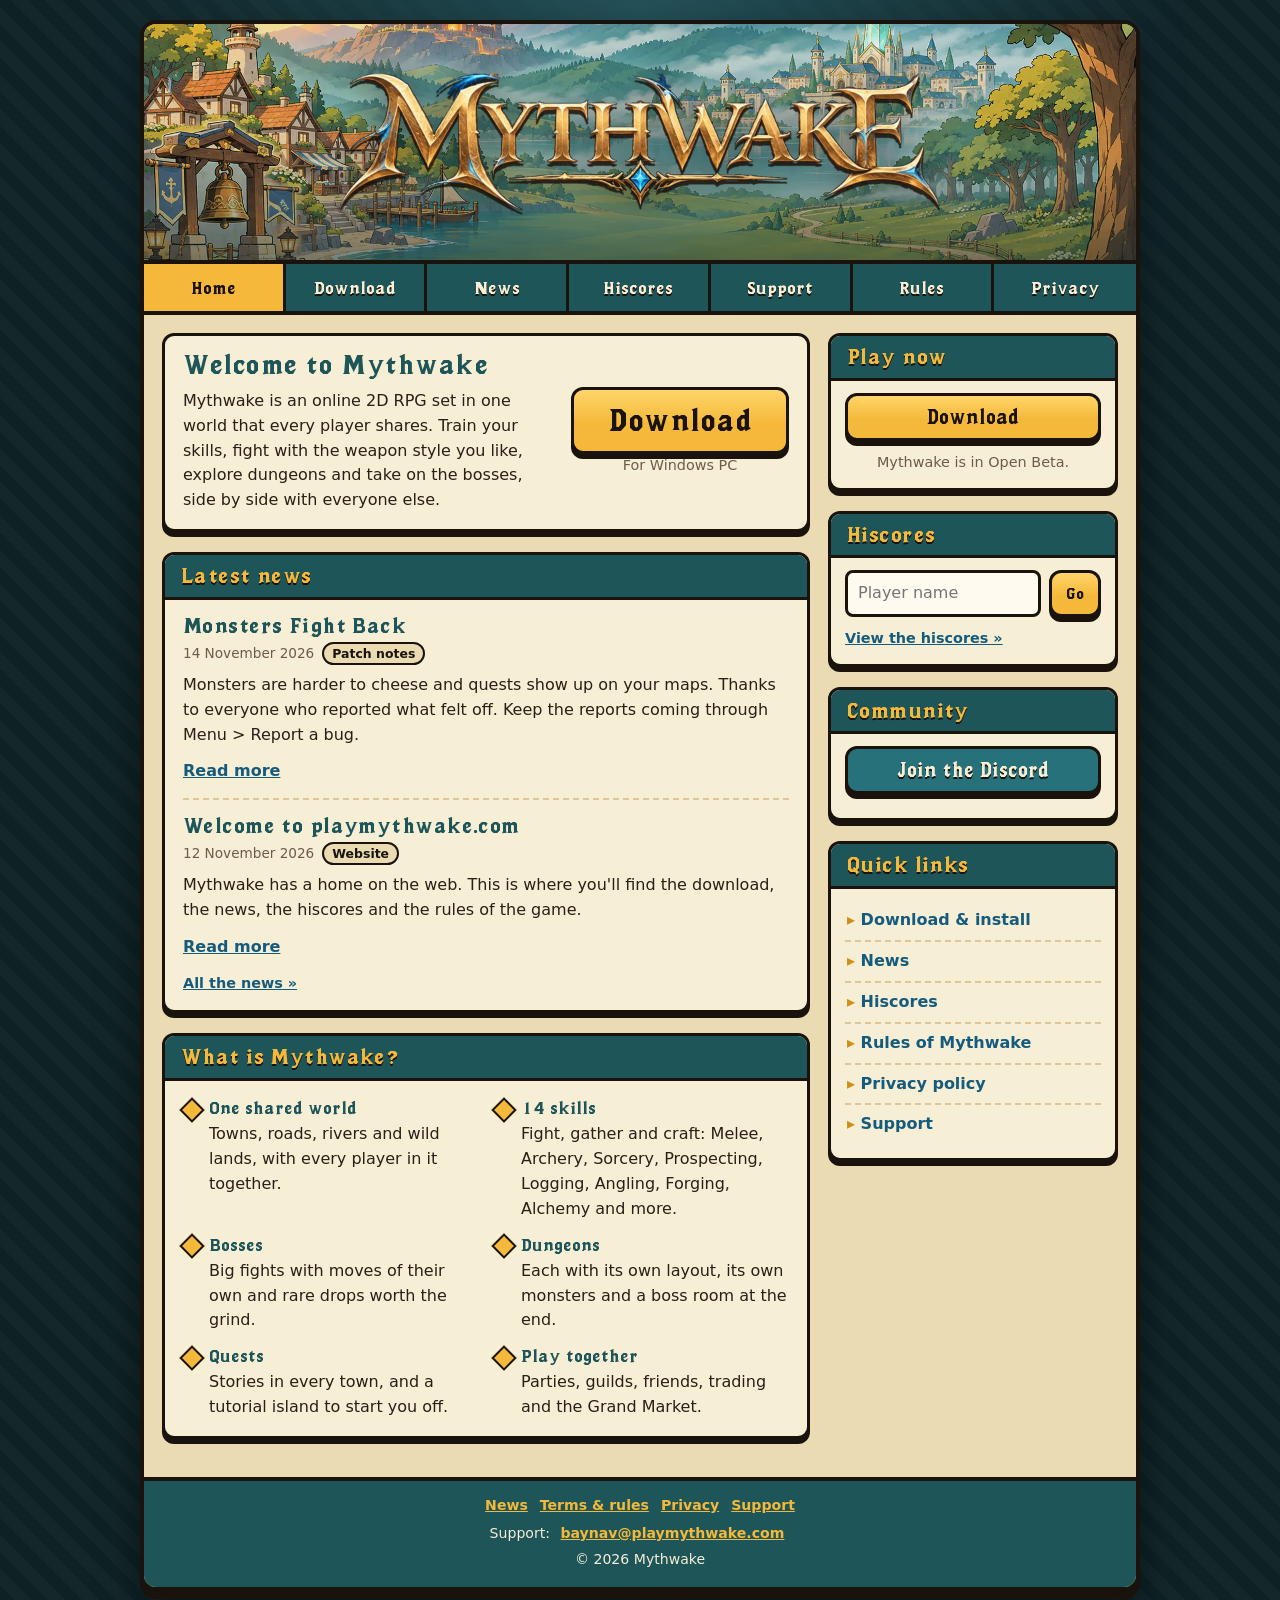
==== index.html @ 518464bb "RSS news feed: news.xml (built from js/news.js), feed link on Home and News Co-Authored-By: Claude O" ====
<!doctype html>
<html lang="en">
<head>
<meta charset="utf-8">
<meta name="viewport" content="width=device-width, initial-scale=1">
<title>Mythwake - an online 2D RPG</title>
<meta name="description" content="Mythwake is an online 2D RPG: one shared world, 14 skills, bosses and dungeons. Download it for Windows.">
<meta property="og:title" content="Mythwake">
<meta property="og:description" content="An online 2D RPG: one shared world, 14 skills, bosses and dungeons.">
<meta property="og:image" content="https://playmythwake.com/img/og.jpg">
<meta property="og:type" content="website">
<meta name="theme-color" content="#1d5559">
<link rel="icon" href="img/favicon.png" type="image/png">
<link rel="alternate" type="application/rss+xml" title="Mythwake News" href="https://playmythwake.com/news.xml">
<link rel="apple-touch-icon" href="img/apple-touch-icon.png">
<link rel="preload" href="fonts/MythwakeBold.ttf?v=1.100" as="font" type="font/ttf" crossorigin>
<link rel="stylesheet" href="css/site.css?v=7">
</head>
<body>
<a class="skip" href="#main">Skip to content</a>
<div class="frame">
  <a class="banner" href="./" aria-label="Mythwake home">
    <picture>
      <source srcset="img/hero-960.webp 960w, img/hero-1920.webp 1920w" sizes="(max-width: 1000px) 100vw, 1000px" type="image/webp">
      <img class="bg" src="img/hero-960.webp" alt="" width="960" height="540" fetchpriority="high">
    </picture>
    <img class="logo" src="img/logo.webp" alt="Mythwake" width="900" height="205">
  </a>
  <nav class="topnav" aria-label="Main">
    <a href="./" aria-current="page">Home</a>
    <a href="download">Download</a>
    <a href="news">News</a>
    <a href="hiscores">Hiscores</a>
    <a href="support">Support</a>
    <a href="terms">Rules</a>
    <a href="privacy">Privacy</a>
  </nav>

  <main id="main" class="cols">
    <div>
      <section class="box">
        <div class="box-body playbox">
          <div>
            <h2>Welcome to Mythwake</h2>
            <p>Mythwake is an online 2D RPG set in one world that every player shares. Train your skills, fight with
              the weapon style you like, explore dungeons and take on the bosses, side by side with everyone else.</p>
          </div>
          <div class="cta">
            <a class="btn btn-big" href="download">Download</a>
            <p class="note muted">For Windows PC</p>
          </div>
        </div>
      </section>

      <section class="box" aria-labelledby="news-h">
        <h2 class="box-title" id="news-h">Latest news</h2>
        <div class="box-body">
          <div data-news="3" data-news-brief><p class="muted">Loading the news...</p></div>
          <p class="small" style="margin-top:12px"><a href="news">All the news &raquo;</a></p>
        </div>
      </section>

      <section class="box" aria-labelledby="about-h">
        <h2 class="box-title" id="about-h">What is Mythwake?</h2>
        <div class="box-body">
          <ul class="features">
            <li><b>One shared world</b>Towns, roads, rivers and wild lands, with every player in it together.</li>
            <li><b>14 skills</b>Fight, gather and craft: Melee, Archery, Sorcery, Prospecting, Logging, Angling, Forging, Alchemy and more.</li>
            <li><b>Bosses</b>Big fights with moves of their own and rare drops worth the grind.</li>
            <li><b>Dungeons</b>Each with its own layout, its own monsters and a boss room at the end.</li>
            <li><b>Quests</b>Stories in every town, and a tutorial island to start you off.</li>
            <li><b>Play together</b>Parties, guilds, friends, trading and the Grand Market.</li>
          </ul>
        </div>
      </section>

      <section class="box" aria-labelledby="shots-h" data-shots-box hidden>
        <h2 class="box-title" id="shots-h">Screenshots</h2>
        <div class="box-body">
          <div class="shots">
            <div class="shot" data-shot="img/screenshots/shot-1.jpg" data-alt="Mythwake screenshot 1">[Placeholder: screenshot 1 &ndash; img/screenshots/shot-1.jpg, 1920&times;1080]</div>
            <div class="shot" data-shot="img/screenshots/shot-2.jpg" data-alt="Mythwake screenshot 2">[Placeholder: screenshot 2 &ndash; img/screenshots/shot-2.jpg, 1920&times;1080]</div>
            <div class="shot" data-shot="img/screenshots/shot-3.jpg" data-alt="Mythwake screenshot 3">[Placeholder: screenshot 3 &ndash; img/screenshots/shot-3.jpg, 1920&times;1080]</div>
            <div class="shot" data-shot="img/screenshots/shot-4.jpg" data-alt="Mythwake screenshot 4">[Placeholder: screenshot 4 &ndash; img/screenshots/shot-4.jpg, 1920&times;1080]</div>
          </div>
        </div>
      </section>
    </div>

    <aside class="side">
      <section class="box">
        <h2 class="box-title">Play now</h2>
        <div class="box-body center">
          <a class="btn btn-block" href="download">Download</a>
          <p class="note muted">Mythwake is in Open Beta.</p>
        </div>
      </section>

      <section class="box">
        <h2 class="box-title">Hiscores</h2>
        <div class="box-body">
          <form data-hs-search>
            <label class="skip" for="side-hs">Player name</label>
            <input id="side-hs" type="search" placeholder="Player name" autocomplete="off">
            <button class="btn btn-small" type="submit">Go</button>
          </form>
          <p class="note"><a href="hiscores">View the hiscores &raquo;</a></p>
        </div>
      </section>

      <section class="box">
        <h2 class="box-title">Community</h2>
        <div class="box-body center">
          <a class="btn btn-teal btn-block" data-discord>Join the Discord</a>
          <p class="note" data-discord-note></p>
        </div>
      </section>

      <section class="box">
        <h2 class="box-title">Quick links</h2>
        <div class="box-body">
          <ul class="linklist">
            <li><a href="download">Download &amp; install</a></li>
            <li><a href="news">News</a></li>
            <li><a href="hiscores">Hiscores</a></li>
            <li><a href="terms">Rules of Mythwake</a></li>
            <li><a href="privacy">Privacy policy</a></li>
            <li><a href="support">Support</a></li>
          </ul>
        </div>
      </section>
    </aside>
  </main>

  <footer class="foot">
    <nav aria-label="Footer">
      <a href="news">News</a><a href="terms">Terms &amp; rules</a><a href="privacy">Privacy</a><a href="support">Support</a>
    </nav>
    <p>Support: <span data-support-email></span></p>
    <p>&copy; <span data-year>2026</span> Mythwake</p>
  </footer>
</div>
<script src="js/config.js"></script>
<script src="js/news.js"></script>
<script src="js/site.js?v=3"></script>
</body>
</html>
---- css/site.css ----
/* Mythwake website: a classic framed MMO portal in Mythwake's colours.
   Chunky like the game: thick dark outlines, flat fills, hard drop shadows. */

@font-face {
  font-family: "Mythwake";
  src: url("../fonts/MythwakeBold.ttf?v=1.100") format("truetype");
  font-display: swap;
}

:root {
  --ink: #1a120c;
  --night: #0e2226;
  --night2: #15343a;
  --parch: #f7eed6;
  --parch2: #eadbb3;
  --parch3: #dcc796;
  --teal: #1d5559;
  --teal2: #27727a;
  --gold: #f4b93a;
  --gold2: #d08f16;
  --text: #2a1f15;
  --muted: #6e5c46;
  --link: #145b7d;
  --todo-bg: #fff0a8;
  --todo-ink: #6a4600;
  --title: "Mythwake", Georgia, "Times New Roman", serif;
}

* { box-sizing: border-box; }
html { -webkit-text-size-adjust: 100%; }
body {
  margin: 0;
  background: var(--night);
  background-image:
    radial-gradient(ellipse at 50% 0, #24525a 0, rgba(36, 82, 90, 0) 60%),
    repeating-linear-gradient(45deg, rgba(255, 255, 255, .025) 0 12px, rgba(0, 0, 0, 0) 12px 24px);
  color: var(--text);
  font: 16px/1.55 system-ui, -apple-system, "Segoe UI", Roboto, sans-serif;
}
img { max-width: 100%; height: auto; }
a { color: var(--link); font-weight: 600; }
a:hover { color: var(--gold2); }
h1, h2, h3 { font-family: var(--title); font-weight: normal; letter-spacing: .02em; line-height: 1.2; }

.skip { position: absolute; left: -9999px; }
.skip:focus { left: 12px; top: 12px; z-index: 9; background: var(--gold); color: var(--ink); padding: 8px 12px; }

/* ---------- The frame ---------- */
.frame {
  max-width: 1000px;
  margin: 20px auto 28px;
  background: var(--parch2);
  border: 4px solid var(--ink);
  border-radius: 16px;
  box-shadow: 0 8px 0 var(--ink), 0 18px 40px rgba(0, 0, 0, .5);
  overflow: hidden;
}

/* ---------- Banner ---------- */
.banner {
  position: relative;
  display: block;
  height: 240px;
  background: #3d6e5c;
  overflow: hidden;
  border-bottom: 4px solid var(--ink);
}
.banner picture, .banner .bg {
  position: absolute; inset: 0;
  width: 100%; height: 100%;
}
.banner .bg { object-fit: cover; object-position: 50% 35%; }
.banner::after {
  content: ""; position: absolute; inset: 0;
  background: linear-gradient(rgba(14, 34, 38, .05), rgba(14, 34, 38, .15) 55%, rgba(14, 34, 38, .55));
}
.banner .logo {
  position: absolute; z-index: 1;
  left: 50%; top: 50%;
  width: min(600px, 84%);
  transform: translate(-50%, -50%);
  filter: drop-shadow(0 4px 0 rgba(26, 18, 12, .85)) drop-shadow(0 0 18px rgba(0, 0, 0, .45));
}
.page-banner { height: 150px; }
/* Players online, under the logo's gem (js/site.js) */
.banner .online-pill {
  position: absolute; z-index: 1;
  left: 50%; bottom: 12px; transform: translateX(-50%);
  display: inline-flex; align-items: center; gap: 7px;
  padding: 3px 12px 3px 10px;
  border-radius: 999px;
  background: rgba(14, 26, 30, .72);
  border: 1px solid rgba(240, 196, 110, .55);
  color: #f6e4b4; font-size: .85rem; font-weight: 600; letter-spacing: .02em; white-space: nowrap;
}
.banner .online-dot { width: 8px; height: 8px; border-radius: 50%; background: #5fd18a; box-shadow: 0 0 6px #5fd18a; }
.page-banner .online-pill { bottom: 7px; font-size: .78rem; }
.banner .online-pill.is-maint .online-dot { background: #f0b44c; box-shadow: 0 0 6px #f0b44c; }   /* maintenance: a gold dot */
.page-banner .logo { width: min(420px, 74%); }

/* ---------- Tab navigation ---------- */
.topnav {
  display: grid;
  grid-template-columns: repeat(7, 1fr);
  background: var(--teal);
  border-bottom: 4px solid var(--ink);
}
.topnav a {
  display: block;
  padding: 11px 6px 9px;
  text-align: center;
  font-family: var(--title);
  font-weight: normal;
  font-size: 1.1rem;
  color: var(--parch);
  text-decoration: none;
  text-shadow: 0 2px 0 var(--ink);
  border-right: 3px solid var(--ink);
}
.topnav a:last-child { border-right: 0; }
.topnav a:hover { background: var(--teal2); color: var(--gold); }
.topnav a[aria-current="page"] { background: var(--gold); color: var(--ink); text-shadow: none; }

/* ---------- Columns ---------- */
.cols {
  display: grid;
  grid-template-columns: minmax(0, 1fr) 290px;
  gap: 18px;
  padding: 18px;
}
.single { padding: 18px; }

/* ---------- Boxes ---------- */
.box {
  background: var(--parch);
  border: 3px solid var(--ink);
  border-radius: 12px;
  box-shadow: 0 5px 0 var(--ink);
  margin: 0 0 20px;
  overflow: hidden;
}
.box:last-child { margin-bottom: 0; }
.box-title {
  margin: 0;
  padding: 9px 16px 7px;
  background: var(--teal);
  color: var(--gold);
  font-size: 1.35rem;
  text-shadow: 0 2px 0 var(--ink);
  border-bottom: 3px solid var(--ink);
}
.box-body { padding: 14px 18px 16px; }
.box-body > :first-child { margin-top: 0; }
.box-body > :last-child { margin-bottom: 0; }
.muted { color: var(--muted); }
.small { font-size: .9rem; }
.center { text-align: center; }

/* ---------- Buttons ---------- */
.btn {
  display: inline-block;
  padding: 10px 22px 8px;
  font-family: var(--title);
  font-weight: normal;
  font-size: 1.25rem;
  line-height: 1.2;
  color: var(--ink);
  background: var(--gold);
  background-image: linear-gradient(#ffd56a, var(--gold) 55%);
  border: 3px solid var(--ink);
  border-radius: 12px;
  box-shadow: 0 5px 0 var(--ink);
  text-decoration: none;
  text-align: center;
  cursor: pointer;
}
.btn:hover { color: var(--ink); background-image: linear-gradient(#ffe08a, #ffc64d 55%); }
.btn:active { transform: translateY(4px); box-shadow: 0 1px 0 var(--ink); }
.btn-big { font-size: 1.9rem; padding: 14px 34px 11px; }
.btn-block { display: block; width: 100%; }
.btn-teal { background: var(--teal2); background-image: none; color: var(--parch); text-shadow: 0 2px 0 var(--ink); }
.btn-teal:hover { background: #2f8790; color: var(--gold); background-image: none; }
.btn-small { font-size: 1rem; padding: 7px 14px 5px; }
.btn.is-off, .btn.is-off:hover {
  background: #b9ab8c; background-image: none; color: #4c4232;
  cursor: not-allowed; transform: none; box-shadow: 0 5px 0 var(--ink); text-shadow: none;
}
.btn:disabled { opacity: .45; cursor: not-allowed; transform: none; }

/* Placeholders Bay must fill: deliberately loud. */
.todo {
  background: var(--todo-bg);
  color: var(--todo-ink);
  border: 2px dashed #c08a00;
  border-radius: 5px;
  padding: 0 5px;
  font-weight: 700;
  font-size: .92em;
}
.note { margin: 10px 0 0; font-size: .9rem; }

/* ---------- Home: play box ---------- */
.playbox {
  display: grid;
  grid-template-columns: 1fr auto;
  gap: 18px;
  align-items: center;
}
.playbox h2 { margin: 0 0 6px; font-size: 1.7rem; color: var(--teal); }
.playbox p { margin: 0; }
.playbox .cta { text-align: center; }

.features { list-style: none; margin: 0; padding: 0; display: grid; grid-template-columns: 1fr 1fr; gap: 10px 18px; }
.features li { position: relative; padding-left: 26px; }
.features li::before {
  content: ""; position: absolute; left: 0; top: .35em;
  width: 14px; height: 14px;
  background: var(--gold);
  border: 2px solid var(--ink);
  transform: rotate(45deg);
}
.features b { display: block; font-family: var(--title); font-weight: normal; font-size: 1.1rem; color: var(--teal); }

/* ---------- News ---------- */
.post { padding: 0 0 14px; margin: 0 0 14px; border-bottom: 2px dashed var(--parch3); }
.post:last-child { border-bottom: 0; margin-bottom: 0; padding-bottom: 0; }
.post h3 { margin: 0; font-size: 1.35rem; color: var(--teal); }
.post h3 a { color: inherit; text-decoration: none; font-weight: normal; }
.post h3 a:hover { color: var(--gold2); }
.post-meta { margin: 2px 0 8px; font-size: .85rem; color: var(--muted); }
.post-cat {
  display: inline-block; margin-left: 8px; padding: 0 8px;
  background: var(--parch2); border: 2px solid var(--ink); border-radius: 20px;
  font-size: .78rem; font-weight: 700; color: var(--ink);
}
.post-body p { margin: 0 0 10px; }
.post-body h4 {
  margin: 16px 0 6px; padding-bottom: 2px;
  font-family: var(--title); font-weight: normal; font-size: 1.12rem; letter-spacing: .02em;
  color: var(--teal); border-bottom: 2px solid var(--parch3);
}
.post-body ul { margin: 0 0 10px; padding-left: 22px; }
.post-body li { margin: 0 0 5px; }
.post-body > :last-child { margin-bottom: 0; }
.more { display: inline-block; margin-top: 2px; }

/* ---------- Screenshots ---------- */
.shots { display: grid; grid-template-columns: 1fr 1fr; gap: 12px; }
.shot {
  display: flex; align-items: center; justify-content: center;
  aspect-ratio: 16 / 9;
  padding: 10px;
  text-align: center;
  background: repeating-linear-gradient(45deg, var(--parch2) 0 10px, var(--parch) 10px 20px);
  border: 3px dashed var(--muted);
  border-radius: 10px;
  color: var(--muted);
  font-size: .85rem;
  font-weight: 700;
}
.shot.has-shot { padding: 0; border: 3px solid var(--ink); overflow: hidden; background: var(--ink); }
.shot.has-shot a, .shot.has-shot img { display: block; width: 100%; height: 100%; object-fit: cover; }

/* ---------- Sidebar ---------- */
.side .box-body { padding: 12px 14px 14px; }
.side form { display: flex; gap: 8px; }
.side input { flex: 1; min-width: 0; }
input[type="text"], input[type="search"], input[type="number"] {
  padding: 8px 10px;
  font: inherit;
  color: var(--text);
  background: #fffaf0;
  border: 3px solid var(--ink);
  border-radius: 8px;
}
input:focus-visible, button:focus-visible, a:focus-visible { outline: 3px solid var(--gold2); outline-offset: 2px; }
.linklist { list-style: none; margin: 0; padding: 0; }
.linklist li { border-bottom: 2px dashed var(--parch3); }
.linklist li:last-child { border-bottom: 0; }
.linklist a { display: block; padding: 7px 2px; text-decoration: none; }
.linklist a::before { content: "\25B8\00a0"; color: var(--gold2); }

/* ---------- Download ---------- */
.steps { counter-reset: s; list-style: none; margin: 0; padding: 0; }
.steps li { counter-increment: s; position: relative; box-sizing: border-box; padding: 3px 0 0 48px; min-height: 34px; margin: 0 0 18px; }
.steps li:last-child { margin-bottom: 0; }
.steps li::before {
  content: counter(s);
  position: absolute; left: 0; top: 0;
  width: 32px; height: 32px; line-height: 28px;
  text-align: center;
  font-family: var(--title);
  font-size: 1.15rem;
  background: var(--gold);
  border: 3px solid var(--ink);
  border-radius: 50%;
}
.reqs { width: 100%; border-collapse: collapse; }
.reqs th, .reqs td { text-align: left; padding: 6px 8px; border-bottom: 2px dashed var(--parch3); vertical-align: top; }
.reqs th { width: 34%; color: var(--teal); }

/* ---------- Hiscores ---------- */
.hs { display: grid; grid-template-columns: 210px minmax(0, 1fr); gap: 18px; }
.hs-skills { display: flex; flex-direction: column; gap: 4px; }
.hs-skill {
  display: flex; align-items: center; gap: 8px;
  width: 100%;
  padding: 6px 10px;
  font: inherit; font-weight: 600; text-align: left;
  color: var(--text);
  background: var(--parch);
  border: 2px solid var(--ink);
  border-radius: 8px;
  cursor: pointer;
}
.hs-skill:hover { background: #fff7df; }
.hs-skill.on { background: var(--gold); }
.hs-dot { display: inline-block; flex: none; width: 14px; height: 14px; margin-right: 6px; border: 2px solid var(--ink); border-radius: 3px; vertical-align: -2px; }
.hs-skill .hs-dot { margin-right: 0; }
.hs-table { width: 100%; border-collapse: collapse; border: 3px solid var(--ink); background: var(--parch); }
.hs-table th {
  padding: 8px 10px 6px;
  text-align: left;
  font-family: var(--title); font-weight: normal; font-size: 1.05rem;
  color: var(--gold); background: var(--teal);
  border-bottom: 3px solid var(--ink);
}
.hs-table td { padding: 6px 10px; border-bottom: 1px solid var(--parch3); }
.hs-table tbody tr:nth-child(even) td { background: #f0e4c4; }
.hs-table .num { text-align: right; font-variant-numeric: tabular-nums; }
.hs-table th:not(:nth-child(2)) { text-align: right; }
/* Rank, Level and XP shrink to their numbers; Name takes the rest */
#hs-table-wrap .hs-table th:not(:nth-child(2)),
#hs-table-wrap .hs-table td:not(:nth-child(2)) { width: 1%; white-space: nowrap; }
#hs-table-wrap .hs-table th:nth-child(n+3),
#hs-table-wrap .hs-table td:nth-child(n+3) { padding-left: 28px; }
.hs-empty { padding: 22px 12px !important; text-align: center; color: var(--muted); font-weight: 600; }
.hs-bar { display: flex; flex-wrap: wrap; gap: 10px; align-items: center; justify-content: space-between; margin: 12px 0 0; }
.hs-forms { display: flex; flex-wrap: wrap; gap: 10px; margin: 0 0 14px; }
.hs-forms form { display: flex; gap: 6px; flex: 1 1 220px; }
.hs-forms input { flex: 1; min-width: 0; }
#hs-player .btn { margin-top: 14px; }
#hs-player .hs-table th:first-child { text-align: left; }

/* ---------- Policies ---------- */
.doc h2 { color: var(--teal); font-size: 1.4rem; margin: 22px 0 6px; }
.doc h3 { color: var(--teal); font-size: 1.1rem; margin: 16px 0 4px; }
.doc ul { padding-left: 22px; }
.doc li { margin: 0 0 5px; }
.draft {
  margin: 0 0 16px; padding: 10px 14px;
  background: var(--todo-bg); color: var(--todo-ink);
  border: 3px dashed #c08a00; border-radius: 10px;
  font-weight: 600;
}

/* ---------- Footer ---------- */
.foot {
  padding: 14px 18px 16px;
  background: var(--teal);
  color: var(--parch);
  border-top: 4px solid var(--ink);
  font-size: .88rem;
  text-align: center;
}
.foot nav { margin-bottom: 6px; }
.foot a { color: var(--gold); margin: 0 6px; font-weight: 600; }
.foot a:hover { color: #fff; }
.foot p { margin: 4px 0 0; }
.foot .todo { font-size: .85rem; }

/* ---------- Phones and small tablets ---------- */
@media (max-width: 820px) {
  .cols { grid-template-columns: 1fr; }
  .hs { grid-template-columns: 1fr; }
  .hs-skills { flex-direction: row; flex-wrap: wrap; }
  .hs-skill { width: auto; flex: 1 1 140px; }
}
@media (max-width: 640px) {
  .frame { margin: 0; border-width: 0 0 4px; border-radius: 0; box-shadow: none; }
  .banner { height: 170px; }
  .page-banner { height: 110px; }
  .topnav { grid-template-columns: repeat(4, 1fr); }
  .topnav a { font-size: 1rem; padding: 10px 2px 8px; border-bottom: 3px solid var(--ink); }
  .topnav a:nth-child(4n) { border-right: 0; }
  .topnav a:nth-child(n+5) { border-bottom: 0; }
  .cols, .single { padding: 14px 12px; gap: 14px; }
  .box-body { padding: 12px 14px 14px; }
  .playbox { grid-template-columns: 1fr; text-align: center; }
  .features { grid-template-columns: 1fr; }
  .shots { grid-template-columns: 1fr; }
  .btn-big { font-size: 1.6rem; width: 100%; }
  .hs-table th, .hs-table td { padding: 6px; font-size: .92rem; }
  .reqs th { width: 40%; }
}
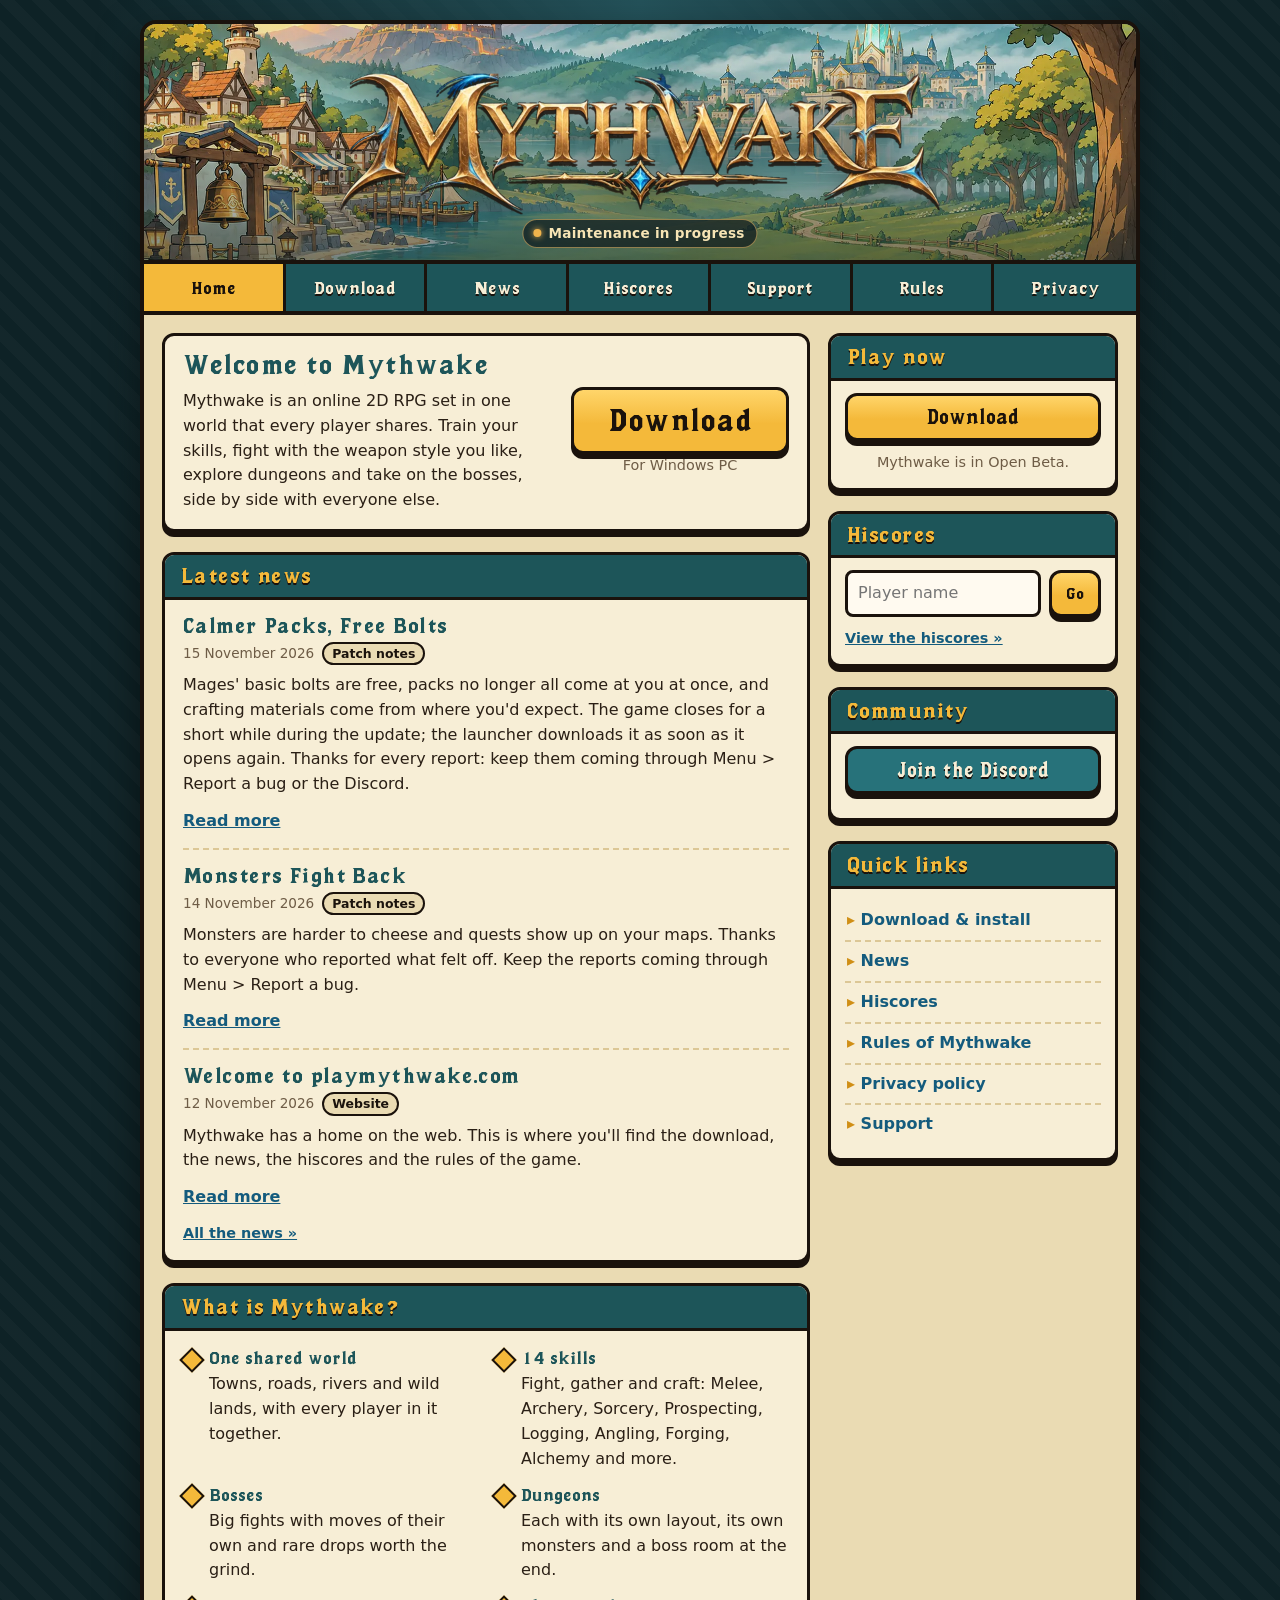
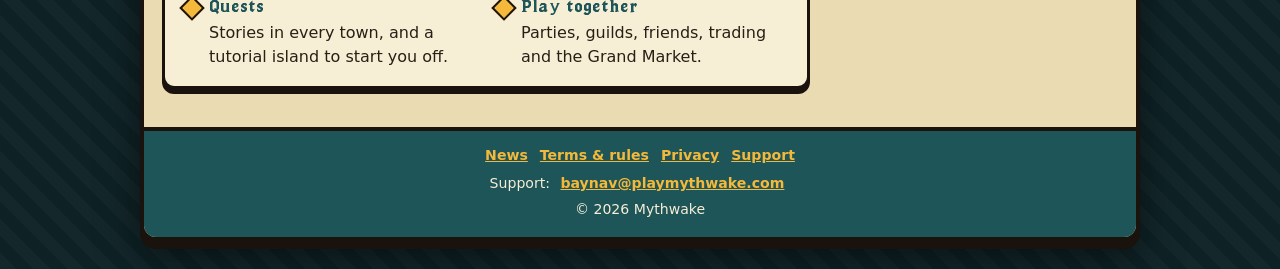
==== commit e8960534: "News: each post its own card (intro + Highlights + Read more); news#post-... shows only that post in" ====
--- a/index.html
+++ b/index.html
@@ -14,7 +14,7 @@
 <link rel="alternate" type="application/rss+xml" title="Mythwake News" href="https://playmythwake.com/news.xml">
 <link rel="apple-touch-icon" href="img/apple-touch-icon.png">
 <link rel="preload" href="fonts/MythwakeBold.ttf?v=1.100" as="font" type="font/ttf" crossorigin>
-<link rel="stylesheet" href="css/site.css?v=7">
+<link rel="stylesheet" href="css/site.css?v=8">
 </head>
 <body>
 <a class="skip" href="#main">Skip to content</a>
@@ -142,6 +142,6 @@
 </div>
 <script src="js/config.js"></script>
 <script src="js/news.js"></script>
-<script src="js/site.js?v=3"></script>
+<script src="js/site.js?v=4"></script>
 </body>
 </html>
--- a/css/site.css
+++ b/css/site.css
@@ -227,6 +227,9 @@
 .post h3 { margin: 0; font-size: 1.35rem; color: var(--teal); }
 .post h3 a { color: inherit; text-decoration: none; font-weight: normal; }
 .post h3 a:hover { color: var(--gold2); }
+.post h2.post-title { margin: 0; font-size: 1.6rem; color: var(--teal); }
+.post-back { margin: 0 0 12px; font-weight: 700; }
+.post-back-end { margin: 14px 0 0; }
 .post-meta { margin: 2px 0 8px; font-size: .85rem; color: var(--muted); }
 .post-cat {
   display: inline-block; margin-left: 8px; padding: 0 8px;
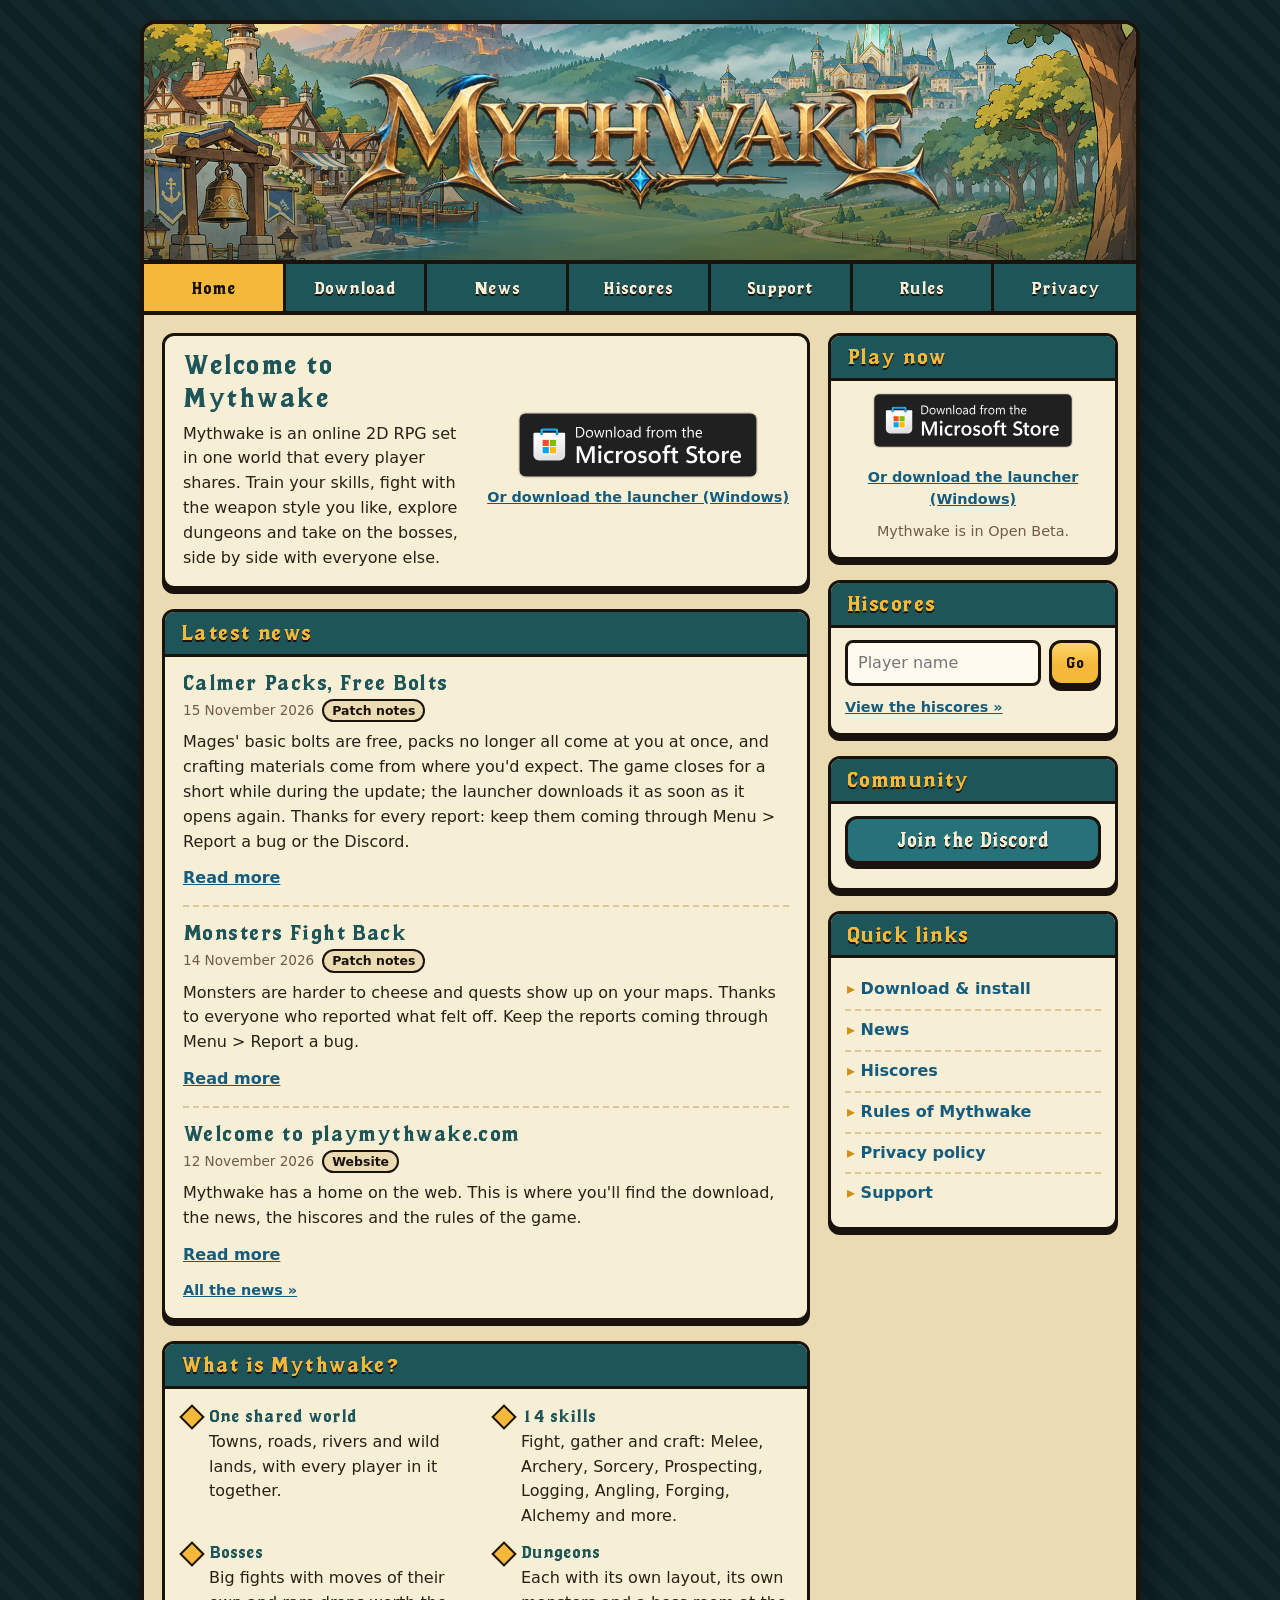
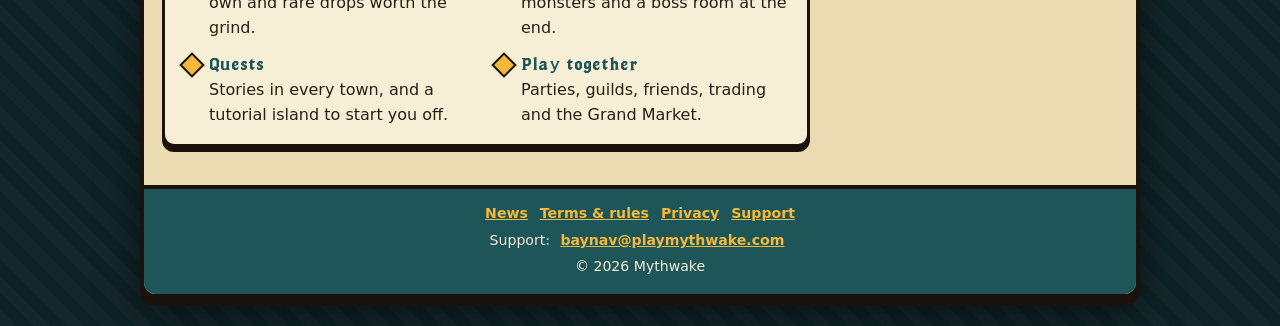
==== commit c9d80a59: "Microsoft Store is the main download: official badge on Home and Download; the launcher is the secon" ====
--- a/index.html
+++ b/index.html
@@ -4,7 +4,7 @@
 <meta charset="utf-8">
 <meta name="viewport" content="width=device-width, initial-scale=1">
 <title>Mythwake - an online 2D RPG</title>
-<meta name="description" content="Mythwake is an online 2D RPG: one shared world, 14 skills, bosses and dungeons. Download it for Windows.">
+<meta name="description" content="Mythwake is an online 2D RPG: one shared world, 14 skills, bosses and dungeons. On the Microsoft Store for Windows.">
 <meta property="og:title" content="Mythwake">
 <meta property="og:description" content="An online 2D RPG: one shared world, 14 skills, bosses and dungeons.">
 <meta property="og:image" content="https://playmythwake.com/img/og.jpg">
@@ -14,7 +14,7 @@
 <link rel="alternate" type="application/rss+xml" title="Mythwake News" href="https://playmythwake.com/news.xml">
 <link rel="apple-touch-icon" href="img/apple-touch-icon.png">
 <link rel="preload" href="fonts/MythwakeBold.ttf?v=1.100" as="font" type="font/ttf" crossorigin>
-<link rel="stylesheet" href="css/site.css?v=8">
+<link rel="stylesheet" href="css/site.css?v=9">
 </head>
 <body>
 <a class="skip" href="#main">Skip to content</a>
@@ -46,8 +46,8 @@
               the weapon style you like, explore dungeons and take on the bosses, side by side with everyone else.</p>
           </div>
           <div class="cta">
-            <a class="btn btn-big" href="download">Download</a>
-            <p class="note muted">For Windows PC</p>
+            <a class="store-badge store-badge-big" data-store href="https://apps.microsoft.com/detail/9NCS6GLQ56GV?mode=direct"><img src="img/ms-store-badge.svg" alt="Download from the Microsoft Store" width="200" height="55"></a>
+            <p class="note"><a href="download#launcher">Or download the launcher (Windows)</a></p>
           </div>
         </div>
       </section>
@@ -91,7 +91,8 @@
       <section class="box">
         <h2 class="box-title">Play now</h2>
         <div class="box-body center">
-          <a class="btn btn-block" href="download">Download</a>
+          <a class="store-badge" data-store href="https://apps.microsoft.com/detail/9NCS6GLQ56GV?mode=direct"><img src="img/ms-store-badge.svg" alt="Download from the Microsoft Store" width="200" height="55"></a>
+          <p class="note small"><a href="download#launcher">Or download the launcher (Windows)</a></p>
           <p class="note muted">Mythwake is in Open Beta.</p>
         </div>
       </section>
@@ -140,8 +141,8 @@
     <p>&copy; <span data-year>2026</span> Mythwake</p>
   </footer>
 </div>
-<script src="js/config.js"></script>
+<script src="js/config.js?v=2"></script>
 <script src="js/news.js"></script>
-<script src="js/site.js?v=4"></script>
+<script src="js/site.js?v=5"></script>
 </body>
 </html>
--- a/css/site.css
+++ b/css/site.css
@@ -209,6 +209,12 @@
 .playbox h2 { margin: 0 0 6px; font-size: 1.7rem; color: var(--teal); }
 .playbox p { margin: 0; }
 .playbox .cta { text-align: center; }
+.store-badge { display: inline-block; line-height: 0; border-radius: 6px; }
+.store-badge img { width: 200px; height: auto; }
+.store-badge-big img { width: 240px; }
+.store-badge:focus-visible { outline: 3px solid var(--gold); outline-offset: 3px; }
+.steps-title { margin: 0 0 6px; font-family: var(--title); font-weight: normal; font-size: 1.1rem; color: var(--teal); }
+.steps + .steps-title { margin-top: 16px; }
 
 .features { list-style: none; margin: 0; padding: 0; display: grid; grid-template-columns: 1fr 1fr; gap: 10px 18px; }
 .features li { position: relative; padding-left: 26px; }
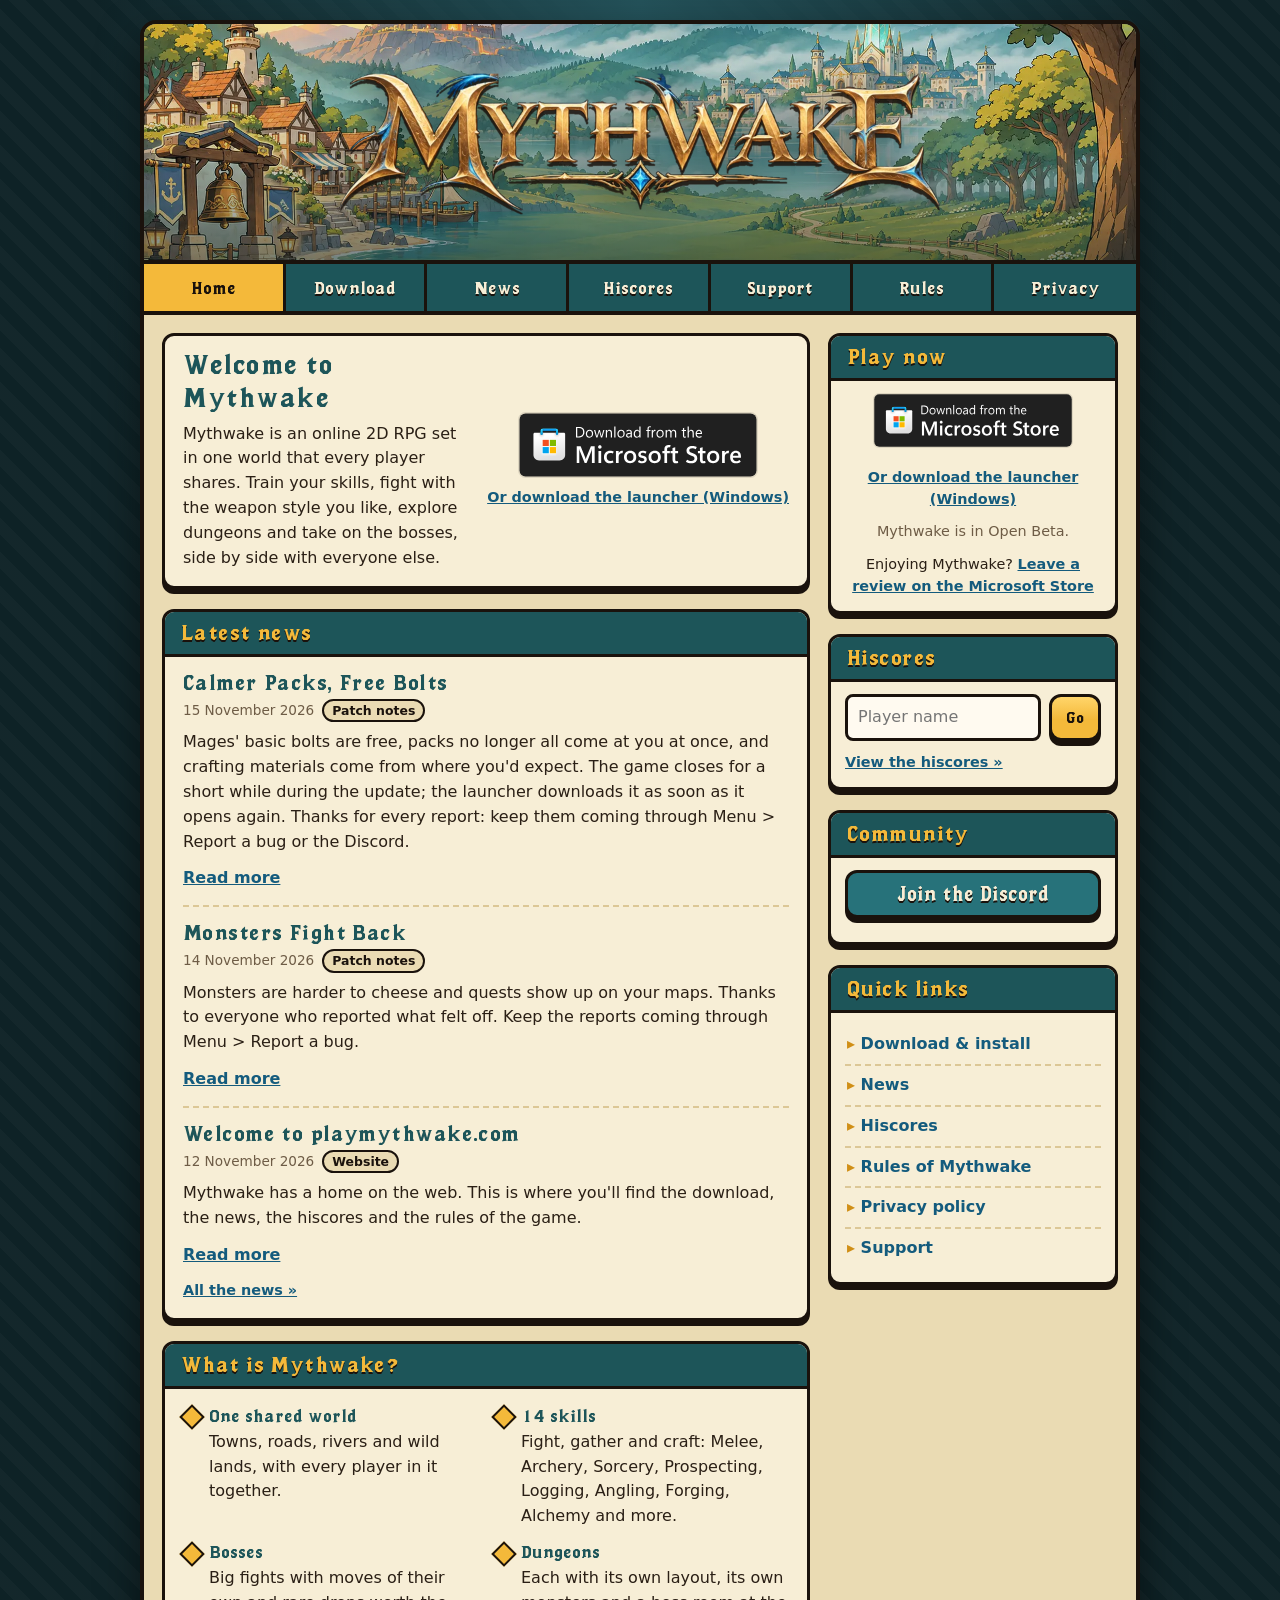
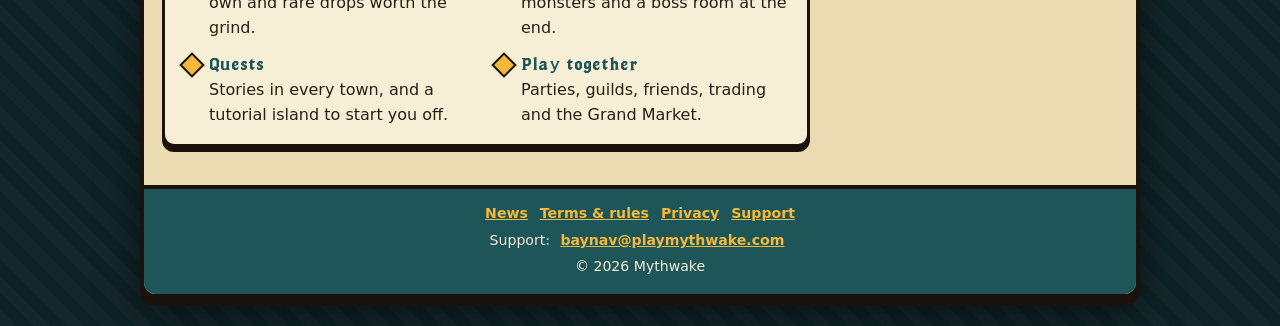
==== commit 01426a94: "Download: one box (Store badge, review link, smaller launcher button); review link on Home Co-Author" ====
--- a/index.html
+++ b/index.html
@@ -14,7 +14,7 @@
 <link rel="alternate" type="application/rss+xml" title="Mythwake News" href="https://playmythwake.com/news.xml">
 <link rel="apple-touch-icon" href="img/apple-touch-icon.png">
 <link rel="preload" href="fonts/MythwakeBold.ttf?v=1.100" as="font" type="font/ttf" crossorigin>
-<link rel="stylesheet" href="css/site.css?v=9">
+<link rel="stylesheet" href="css/site.css?v=10">
 </head>
 <body>
 <a class="skip" href="#main">Skip to content</a>
@@ -94,6 +94,7 @@
           <a class="store-badge" data-store href="https://apps.microsoft.com/detail/9NCS6GLQ56GV?mode=direct"><img src="img/ms-store-badge.svg" alt="Download from the Microsoft Store" width="200" height="55"></a>
           <p class="note small"><a href="download#launcher">Or download the launcher (Windows)</a></p>
           <p class="note muted">Mythwake is in Open Beta.</p>
+          <p class="note small">Enjoying Mythwake? <a data-store-review href="https://apps.microsoft.com/detail/9NCS6GLQ56GV">Leave a review on the Microsoft Store</a></p>
         </div>
       </section>
 
@@ -141,8 +142,8 @@
     <p>&copy; <span data-year>2026</span> Mythwake</p>
   </footer>
 </div>
-<script src="js/config.js?v=2"></script>
+<script src="js/config.js?v=3"></script>
 <script src="js/news.js"></script>
-<script src="js/site.js?v=5"></script>
+<script src="js/site.js?v=6"></script>
 </body>
 </html>
--- a/css/site.css
+++ b/css/site.css
@@ -215,6 +215,7 @@
 .store-badge:focus-visible { outline: 3px solid var(--gold); outline-offset: 3px; }
 .steps-title { margin: 0 0 6px; font-family: var(--title); font-weight: normal; font-size: 1.1rem; color: var(--teal); }
 .steps + .steps-title { margin-top: 16px; }
+.launcher-alt { margin: 16px 0 0; padding-top: 14px; border-top: 2px dashed var(--parch3); }
 
 .features { list-style: none; margin: 0; padding: 0; display: grid; grid-template-columns: 1fr 1fr; gap: 10px 18px; }
 .features li { position: relative; padding-left: 26px; }
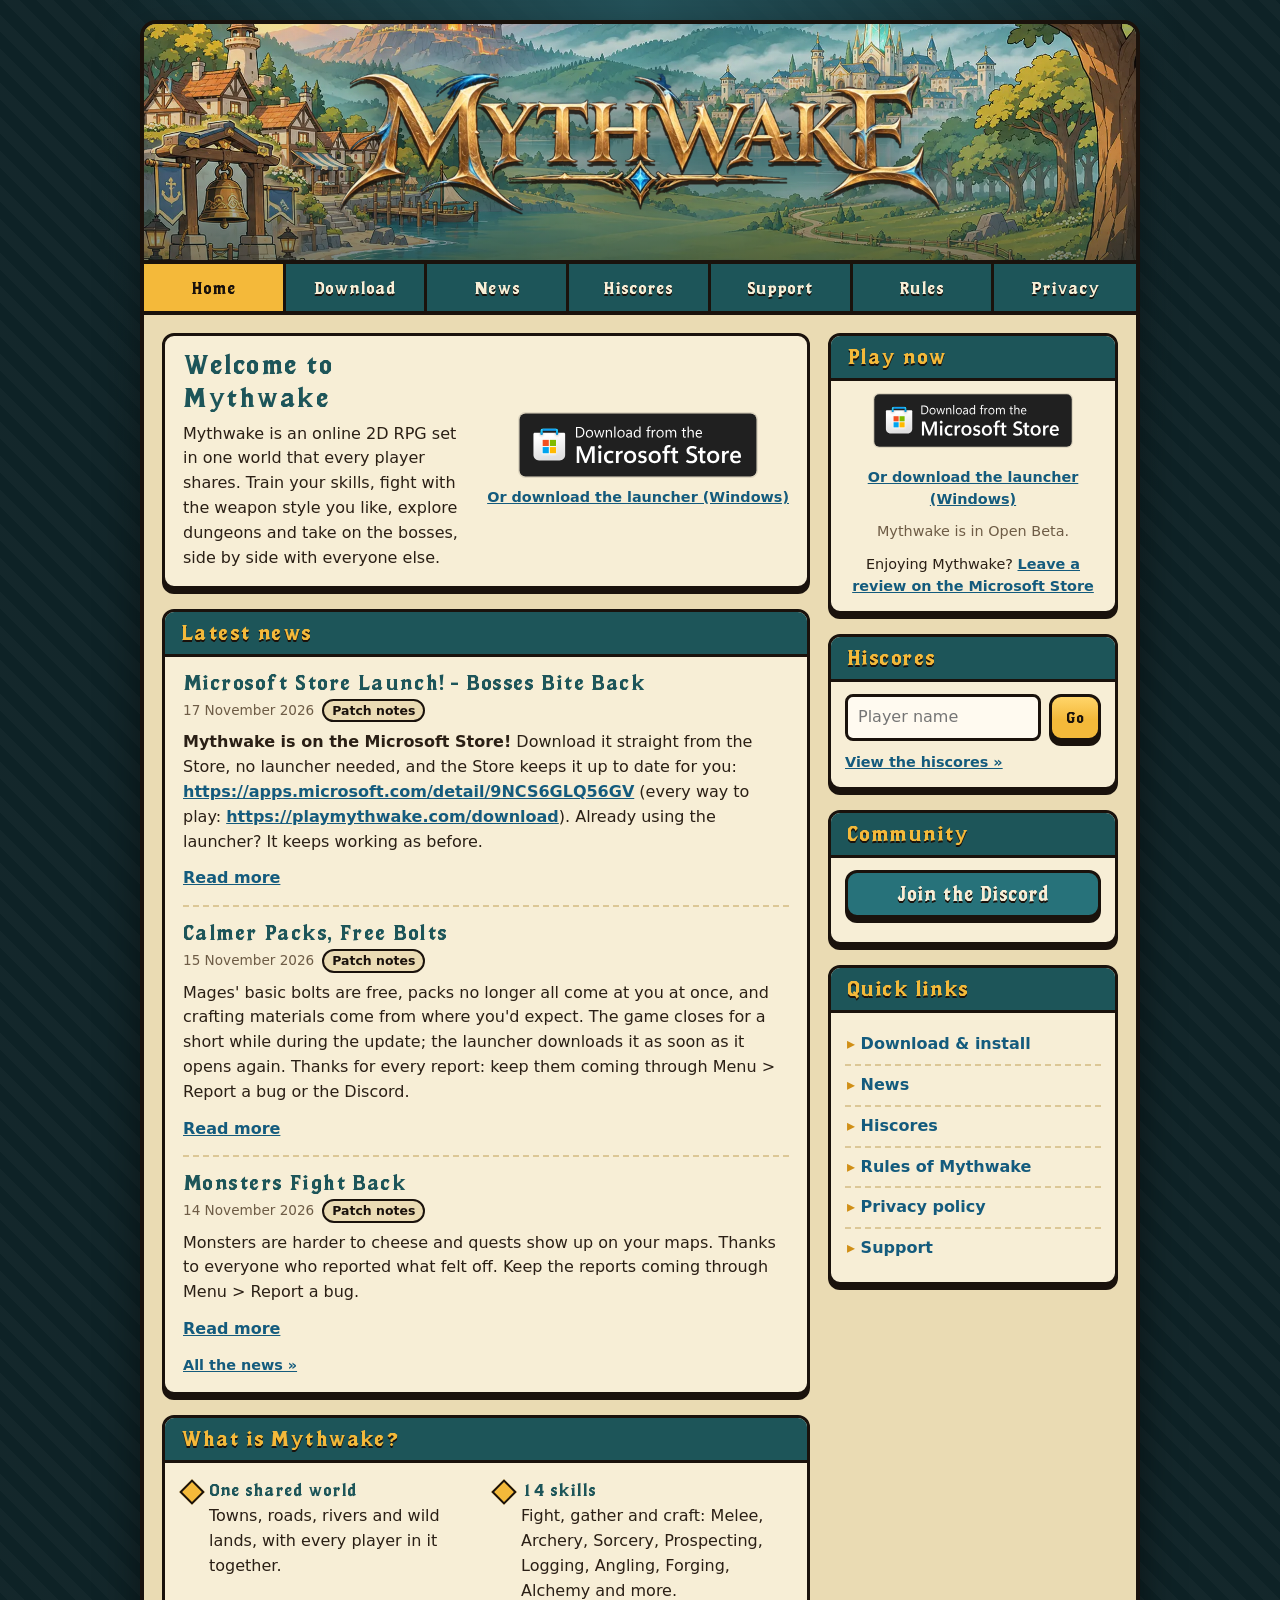
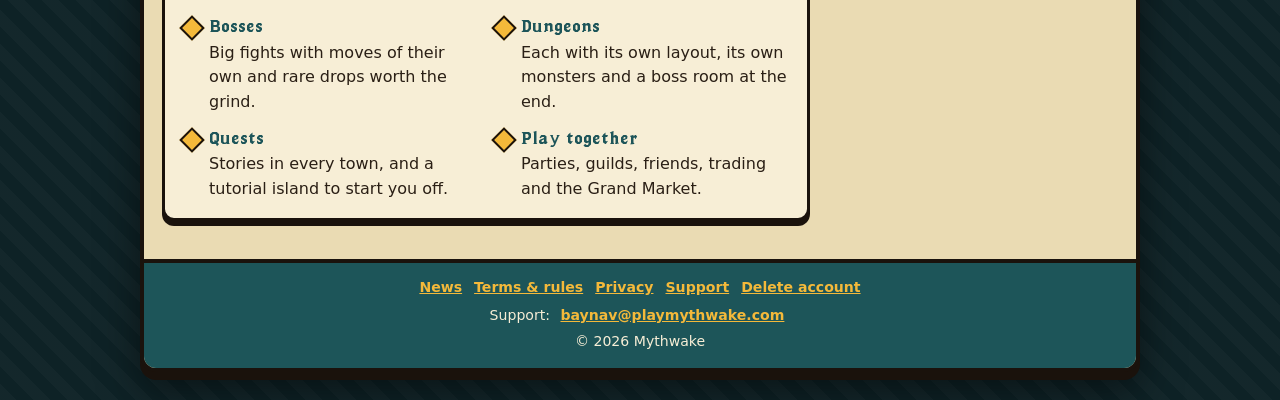
==== commit e415ddae: "Delete-account page (Google Play), footer link, new Discord invite Co-Authored-By: Claude Opus 5.5 <" ====
--- a/index.html
+++ b/index.html
@@ -136,7 +136,7 @@
 
   <footer class="foot">
     <nav aria-label="Footer">
-      <a href="news">News</a><a href="terms">Terms &amp; rules</a><a href="privacy">Privacy</a><a href="support">Support</a>
+      <a href="news">News</a><a href="terms">Terms &amp; rules</a><a href="privacy">Privacy</a><a href="support">Support</a><a href="delete-account">Delete account</a>
     </nav>
     <p>Support: <span data-support-email></span></p>
     <p>&copy; <span data-year>2026</span> Mythwake</p>
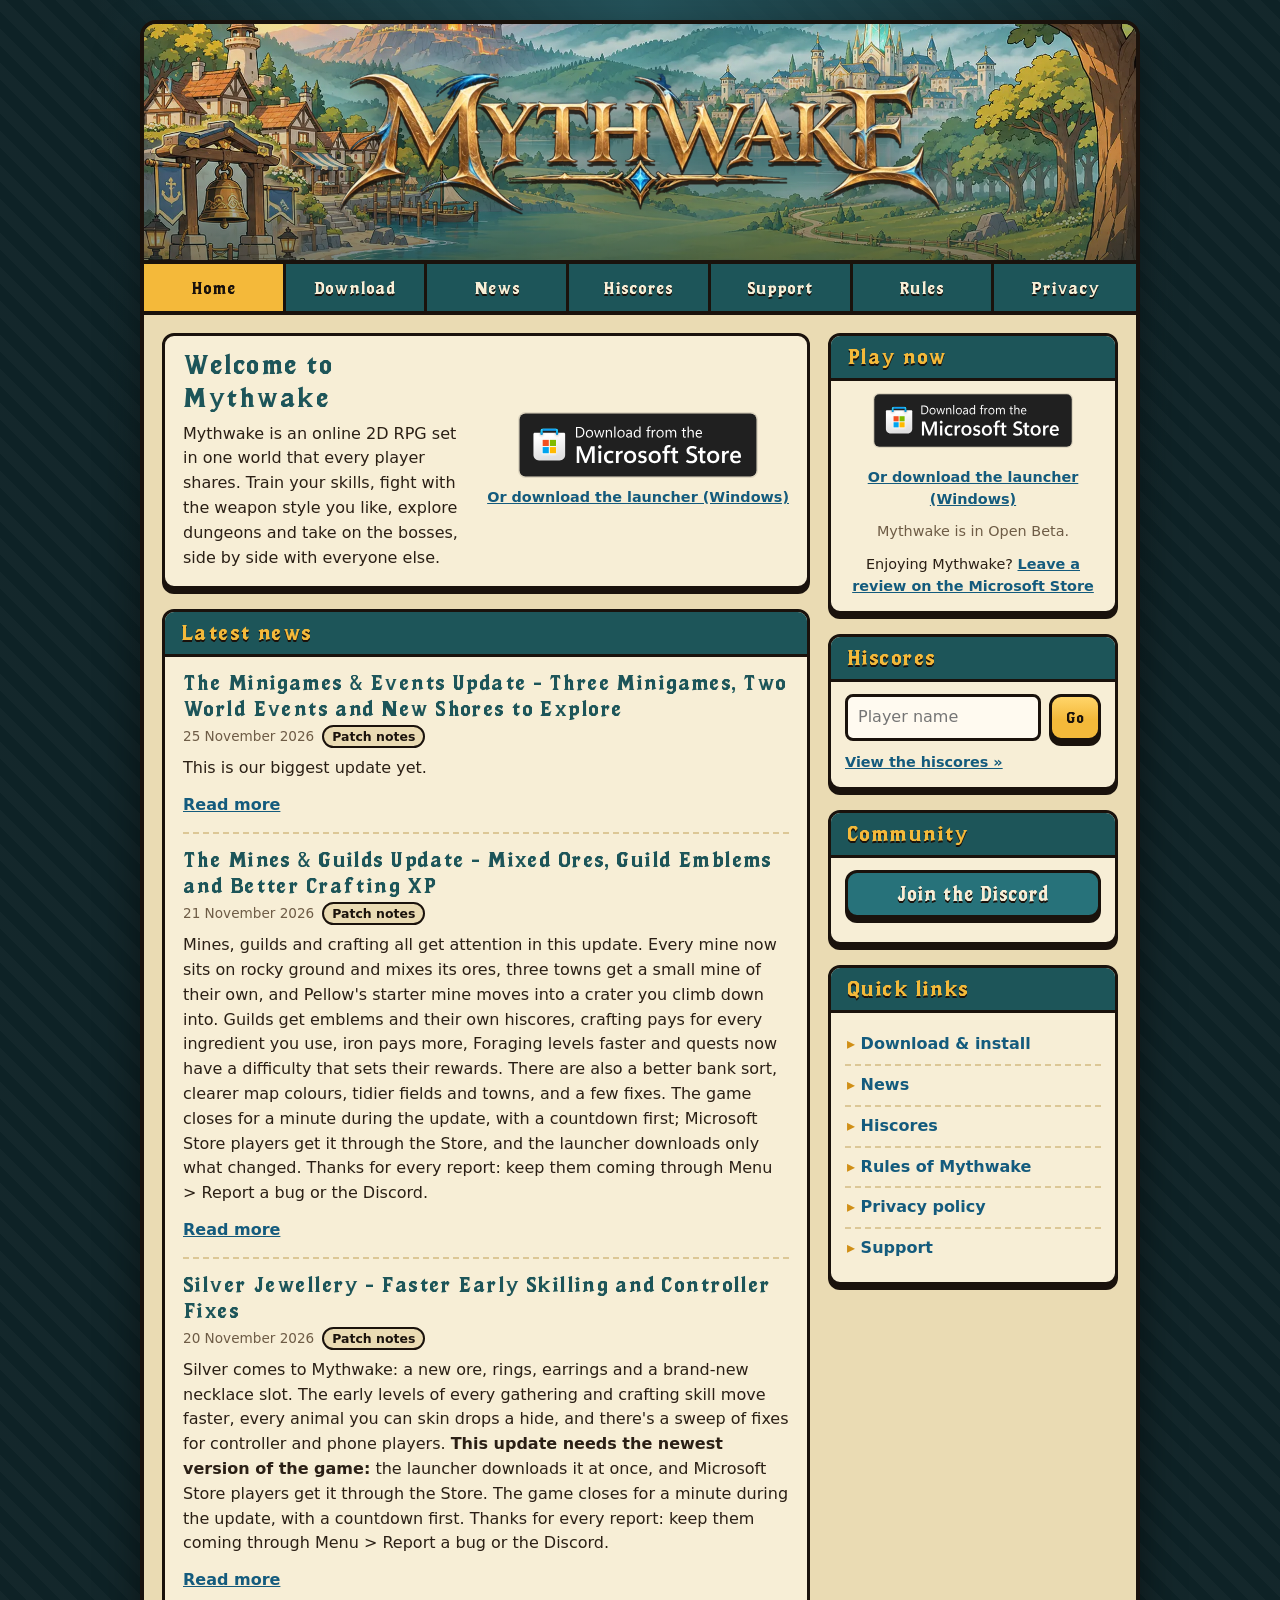
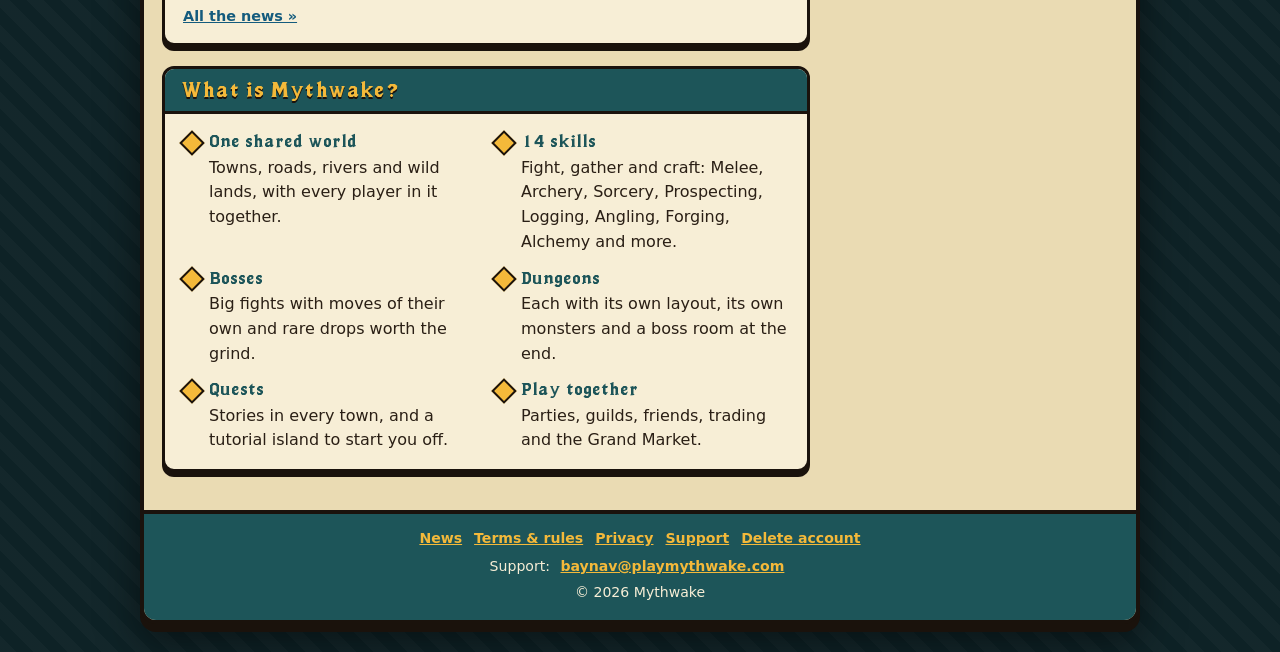
==== commit 179fbe78: "Hiscores: Minigames and Events tabs; privacy policy (gameplay history); Delete account link on News" ====
--- a/index.html
+++ b/index.html
@@ -14,7 +14,7 @@
 <link rel="alternate" type="application/rss+xml" title="Mythwake News" href="https://playmythwake.com/news.xml">
 <link rel="apple-touch-icon" href="img/apple-touch-icon.png">
 <link rel="preload" href="fonts/MythwakeBold.ttf?v=1.100" as="font" type="font/ttf" crossorigin>
-<link rel="stylesheet" href="css/site.css?v=10">
+<link rel="stylesheet" href="css/site.css?v=12">
 </head>
 <body>
 <a class="skip" href="#main">Skip to content</a>
--- a/css/site.css
+++ b/css/site.css
@@ -325,6 +325,13 @@
 }
 .hs-skill:hover { background: #fff7df; }
 .hs-skill.on { background: var(--gold); }
+.hs-boards { display: flex; flex-wrap: wrap; gap: 6px; margin: 0 0 12px; }
+.hs-board {
+  padding: 5px 10px; border: 2px solid var(--ink); border-radius: 6px; background: var(--parch);
+  font: inherit; font-size: .88rem; font-weight: 600; color: var(--text); cursor: pointer;
+}
+.hs-board:hover { background: #fff7df; }
+.hs-board.on { background: var(--gold); }
 .hs-dot { display: inline-block; flex: none; width: 14px; height: 14px; margin-right: 6px; border: 2px solid var(--ink); border-radius: 3px; vertical-align: -2px; }
 .hs-skill .hs-dot { margin-right: 0; }
 .hs-table { width: 100%; border-collapse: collapse; border: 3px solid var(--ink); background: var(--parch); }
@@ -403,3 +410,8 @@
   .hs-table th, .hs-table td { padding: 6px; font-size: .92rem; }
   .reqs th { width: 40%; }
 }
+
+/* Guild hiscores (Nov 21): the emblem beside the guild's name */
+.hs-guild { display: flex; align-items: center; gap: 8px; }
+.hs-emblem { width: 28px; height: 28px; flex: none; }
+.hs-emblem.none { visibility: hidden; }
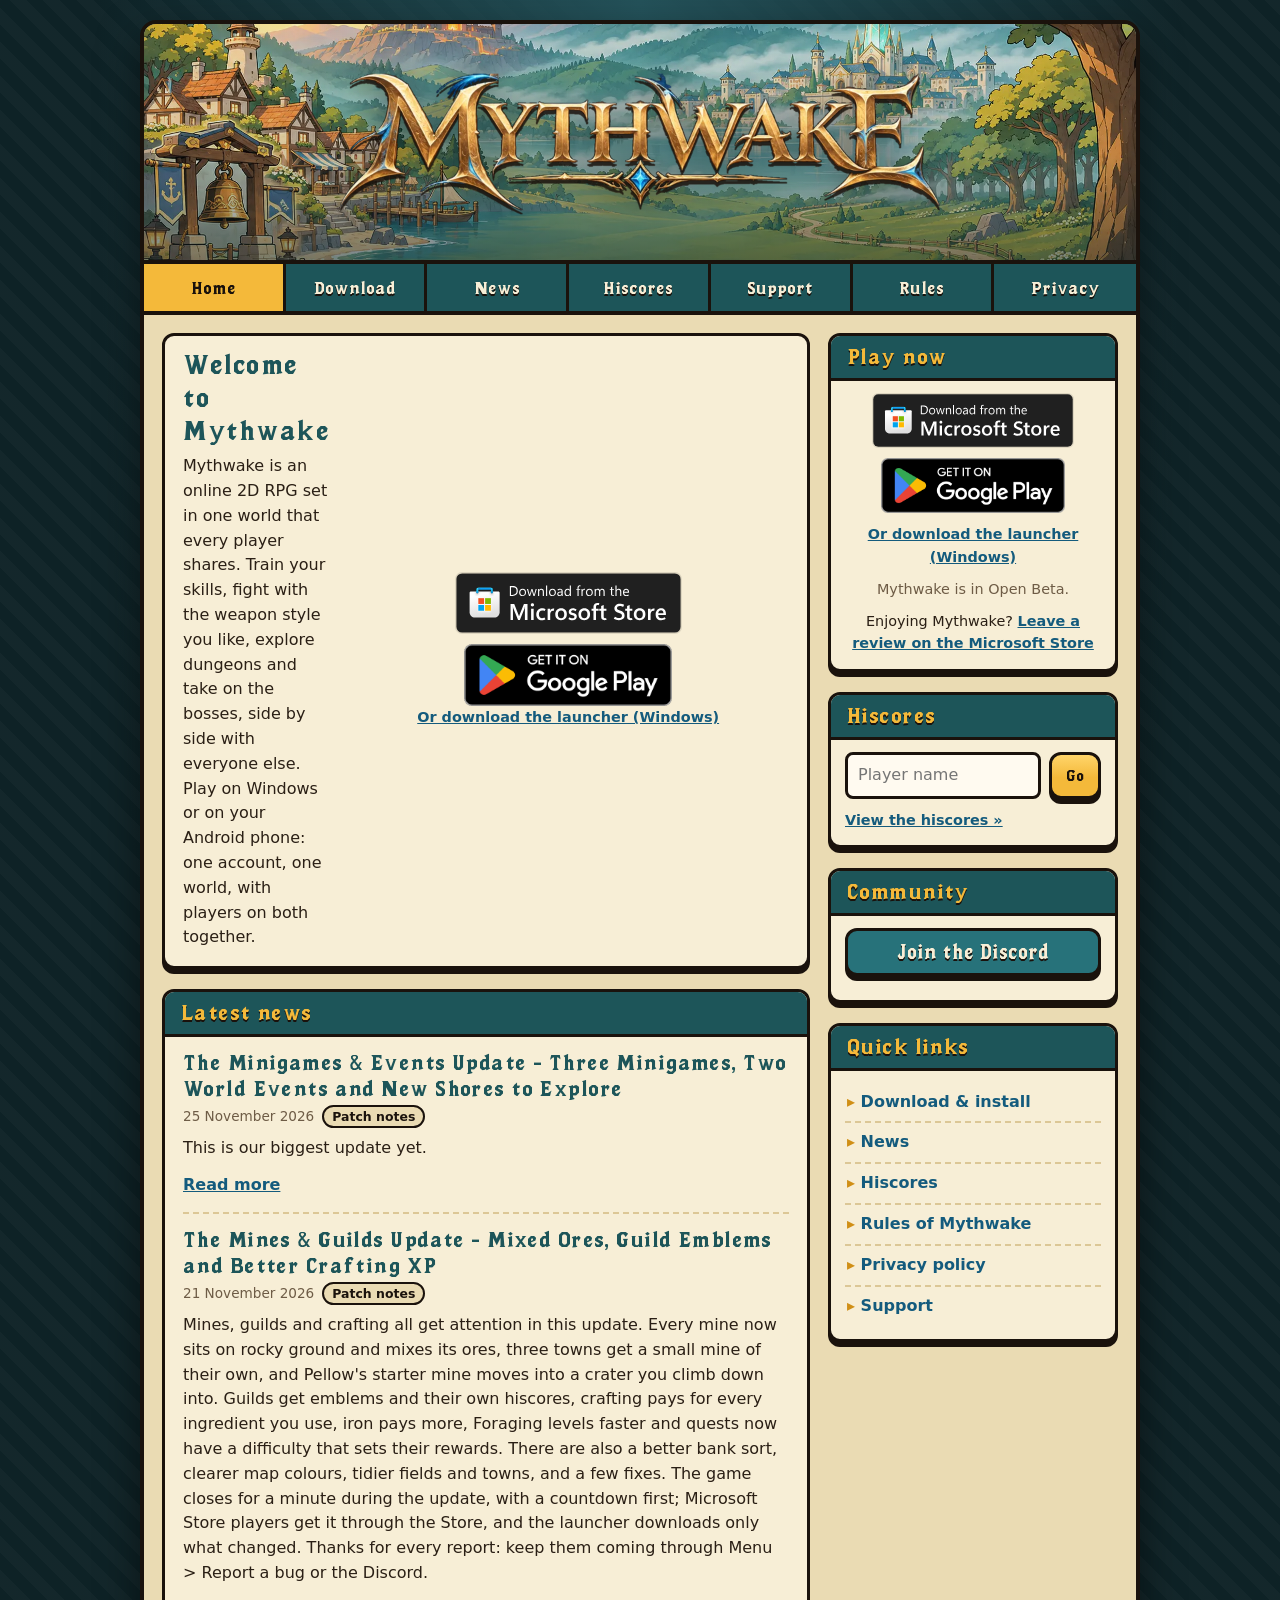
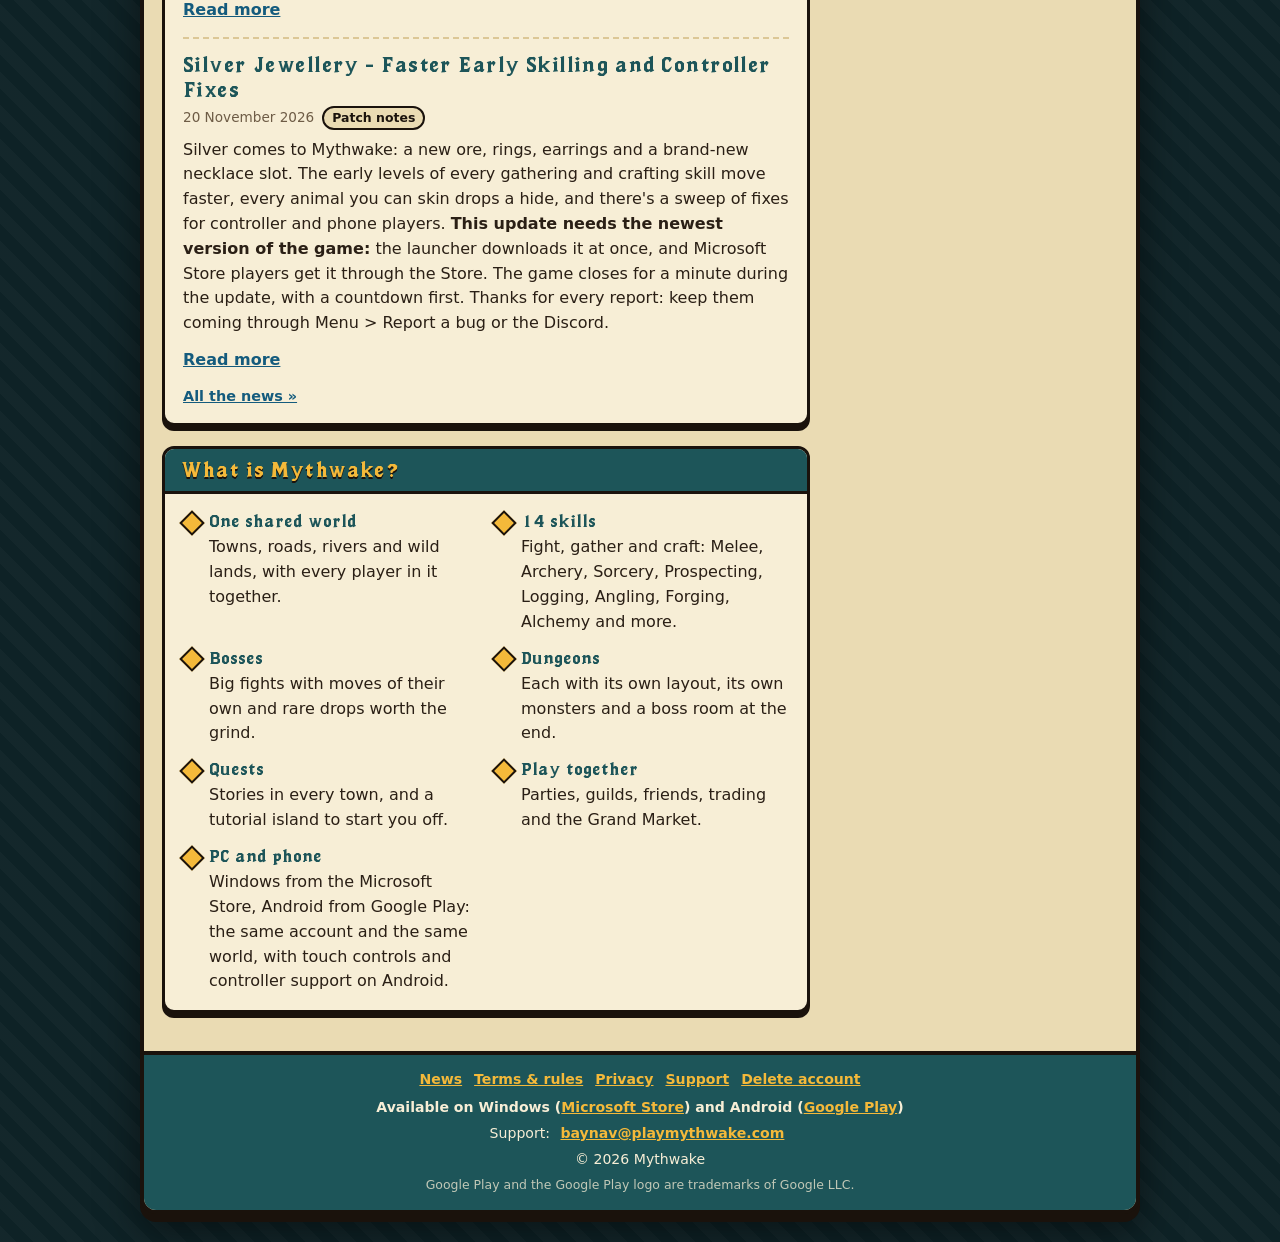
==== commit d0f0d30b: "Mythwake is on Google Play: the Get it on Google Play badge beside the Microsoft Store, Android on t" ====
--- a/index.html
+++ b/index.html
@@ -4,7 +4,7 @@
 <meta charset="utf-8">
 <meta name="viewport" content="width=device-width, initial-scale=1">
 <title>Mythwake - an online 2D RPG</title>
-<meta name="description" content="Mythwake is an online 2D RPG: one shared world, 14 skills, bosses and dungeons. On the Microsoft Store for Windows.">
+<meta name="description" content="Mythwake is an online 2D RPG: one shared world, 14 skills, bosses and dungeons. Available on Windows (Microsoft Store) and Android (Google Play).">
 <meta property="og:title" content="Mythwake">
 <meta property="og:description" content="An online 2D RPG: one shared world, 14 skills, bosses and dungeons.">
 <meta property="og:image" content="https://playmythwake.com/img/og.jpg">
@@ -14,7 +14,7 @@
 <link rel="alternate" type="application/rss+xml" title="Mythwake News" href="https://playmythwake.com/news.xml">
 <link rel="apple-touch-icon" href="img/apple-touch-icon.png">
 <link rel="preload" href="fonts/MythwakeBold.ttf?v=1.100" as="font" type="font/ttf" crossorigin>
-<link rel="stylesheet" href="css/site.css?v=12">
+<link rel="stylesheet" href="css/site.css?v=13">
 </head>
 <body>
 <a class="skip" href="#main">Skip to content</a>
@@ -43,10 +43,11 @@
           <div>
             <h2>Welcome to Mythwake</h2>
             <p>Mythwake is an online 2D RPG set in one world that every player shares. Train your skills, fight with
-              the weapon style you like, explore dungeons and take on the bosses, side by side with everyone else.</p>
+              the weapon style you like, explore dungeons and take on the bosses, side by side with everyone else. Play on Windows or on your Android phone: one account, one world, with
+              players on both together.</p>
           </div>
           <div class="cta">
-            <a class="store-badge store-badge-big" data-store href="https://apps.microsoft.com/detail/9NCS6GLQ56GV?mode=direct"><img src="img/ms-store-badge.svg" alt="Download from the Microsoft Store" width="200" height="55"></a>
+            <div class="store-badges"><a class="store-badge store-badge-big" data-store href="https://apps.microsoft.com/detail/9NCS6GLQ56GV?mode=direct"><img src="img/ms-store-badge.svg" alt="Download from the Microsoft Store" width="200" height="55"></a><a class="store-badge store-badge-big" data-play href="https://play.google.com/store/apps/details?id=com.playmythwake.mythwake"><img src="img/google-play-badge.png" alt="Get it on Google Play" width="185" height="55"></a></div>
             <p class="note"><a href="download#launcher">Or download the launcher (Windows)</a></p>
           </div>
         </div>
@@ -70,6 +71,7 @@
             <li><b>Dungeons</b>Each with its own layout, its own monsters and a boss room at the end.</li>
             <li><b>Quests</b>Stories in every town, and a tutorial island to start you off.</li>
             <li><b>Play together</b>Parties, guilds, friends, trading and the Grand Market.</li>
+            <li><b>PC and phone</b>Windows from the Microsoft Store, Android from Google Play: the same account and the same world, with touch controls and controller support on Android.</li>
           </ul>
         </div>
       </section>
@@ -91,7 +93,7 @@
       <section class="box">
         <h2 class="box-title">Play now</h2>
         <div class="box-body center">
-          <a class="store-badge" data-store href="https://apps.microsoft.com/detail/9NCS6GLQ56GV?mode=direct"><img src="img/ms-store-badge.svg" alt="Download from the Microsoft Store" width="200" height="55"></a>
+          <div class="store-badges"><a class="store-badge" data-store href="https://apps.microsoft.com/detail/9NCS6GLQ56GV?mode=direct"><img src="img/ms-store-badge.svg" alt="Download from the Microsoft Store" width="200" height="55"></a><a class="store-badge" data-play href="https://play.google.com/store/apps/details?id=com.playmythwake.mythwake"><img src="img/google-play-badge.png" alt="Get it on Google Play" width="185" height="55"></a></div>
           <p class="note small"><a href="download#launcher">Or download the launcher (Windows)</a></p>
           <p class="note muted">Mythwake is in Open Beta.</p>
           <p class="note small">Enjoying Mythwake? <a data-store-review href="https://apps.microsoft.com/detail/9NCS6GLQ56GV">Leave a review on the Microsoft Store</a></p>
@@ -138,12 +140,14 @@
     <nav aria-label="Footer">
       <a href="news">News</a><a href="terms">Terms &amp; rules</a><a href="privacy">Privacy</a><a href="support">Support</a><a href="delete-account">Delete account</a>
     </nav>
+    <p class="platforms">Available on Windows (<a data-store href="https://apps.microsoft.com/detail/9NCS6GLQ56GV?mode=direct">Microsoft Store</a>) and Android (<a data-play href="https://play.google.com/store/apps/details?id=com.playmythwake.mythwake">Google Play</a>)</p>
     <p>Support: <span data-support-email></span></p>
     <p>&copy; <span data-year>2026</span> Mythwake</p>
+    <p class="legal">Google Play and the Google Play logo are trademarks of Google LLC.</p>
   </footer>
 </div>
-<script src="js/config.js?v=3"></script>
+<script src="js/config.js?v=4"></script>
 <script src="js/news.js"></script>
-<script src="js/site.js?v=6"></script>
+<script src="js/site.js?v=7"></script>
 </body>
 </html>
--- a/css/site.css
+++ b/css/site.css
@@ -210,8 +210,9 @@
 .playbox p { margin: 0; }
 .playbox .cta { text-align: center; }
 .store-badge { display: inline-block; line-height: 0; border-radius: 6px; }
-.store-badge img { width: 200px; height: auto; }
-.store-badge-big img { width: 240px; }
+.store-badges { display: flex; flex-wrap: wrap; justify-content: center; align-items: center; gap: 10px 14px; }
+.store-badge img { width: auto; height: 55px; }   /* every store's badge the same height (Google Play's rule: never smaller) */
+.store-badge-big img { height: 62px; }
 .store-badge:focus-visible { outline: 3px solid var(--gold); outline-offset: 3px; }
 .steps-title { margin: 0 0 6px; font-family: var(--title); font-weight: normal; font-size: 1.1rem; color: var(--teal); }
 .steps + .steps-title { margin-top: 16px; }
@@ -384,6 +385,9 @@
 .foot a { color: var(--gold); margin: 0 6px; font-weight: 600; }
 .foot a:hover { color: #fff; }
 .foot p { margin: 4px 0 0; }
+.foot .platforms { font-weight: 600; }
+.foot .platforms a { margin: 0; }
+.foot .legal { font-size: .78rem; opacity: .75; }
 .foot .todo { font-size: .85rem; }
 
 /* ---------- Phones and small tablets ---------- */
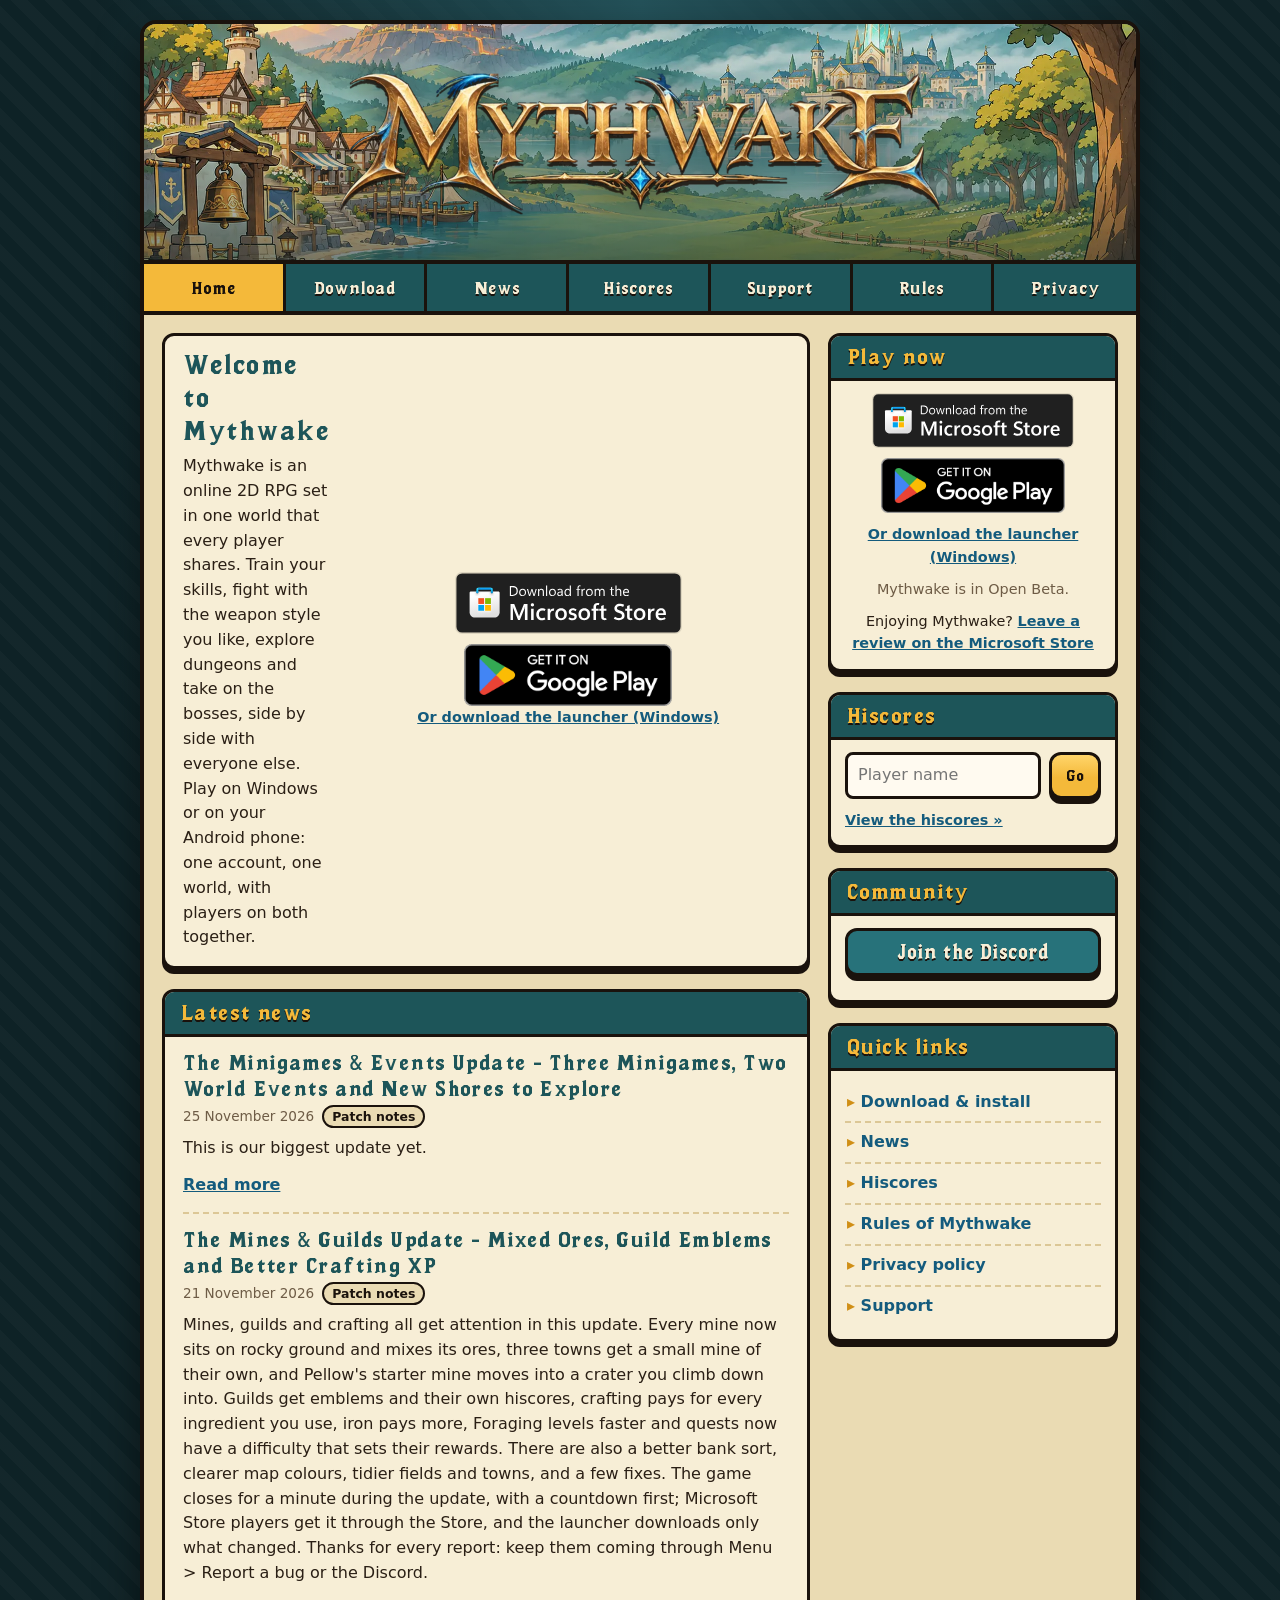
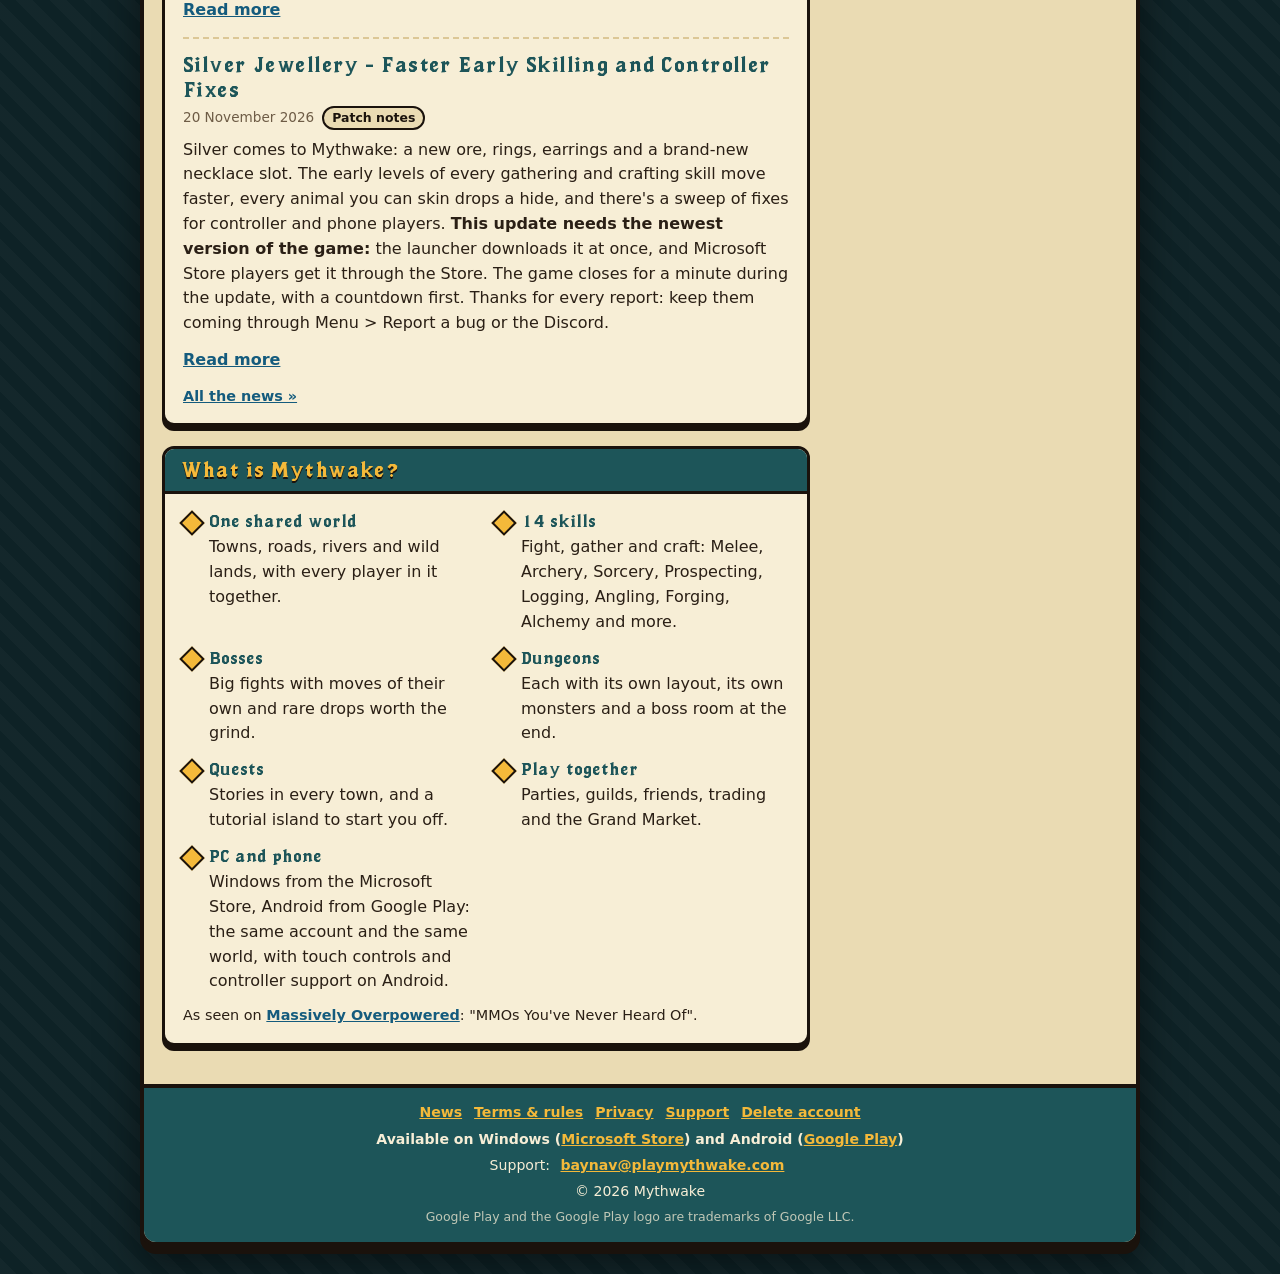
==== commit 44bcaa1a: "Home: as seen on Massively Overpowered" ====
--- a/index.html
+++ b/index.html
@@ -73,6 +73,7 @@
             <li><b>Play together</b>Parties, guilds, friends, trading and the Grand Market.</li>
             <li><b>PC and phone</b>Windows from the Microsoft Store, Android from Google Play: the same account and the same world, with touch controls and controller support on Android.</li>
           </ul>
+          <p class="note small seen-on">As seen on <a href="https://massivelyop.com/2026/11/23/mmos-youve-never-heard-of-mythwake-saltwarden-online-and-lugh-world/" rel="noopener">Massively Overpowered</a>: "MMOs You've Never Heard Of".</p>
         </div>
       </section>
 
